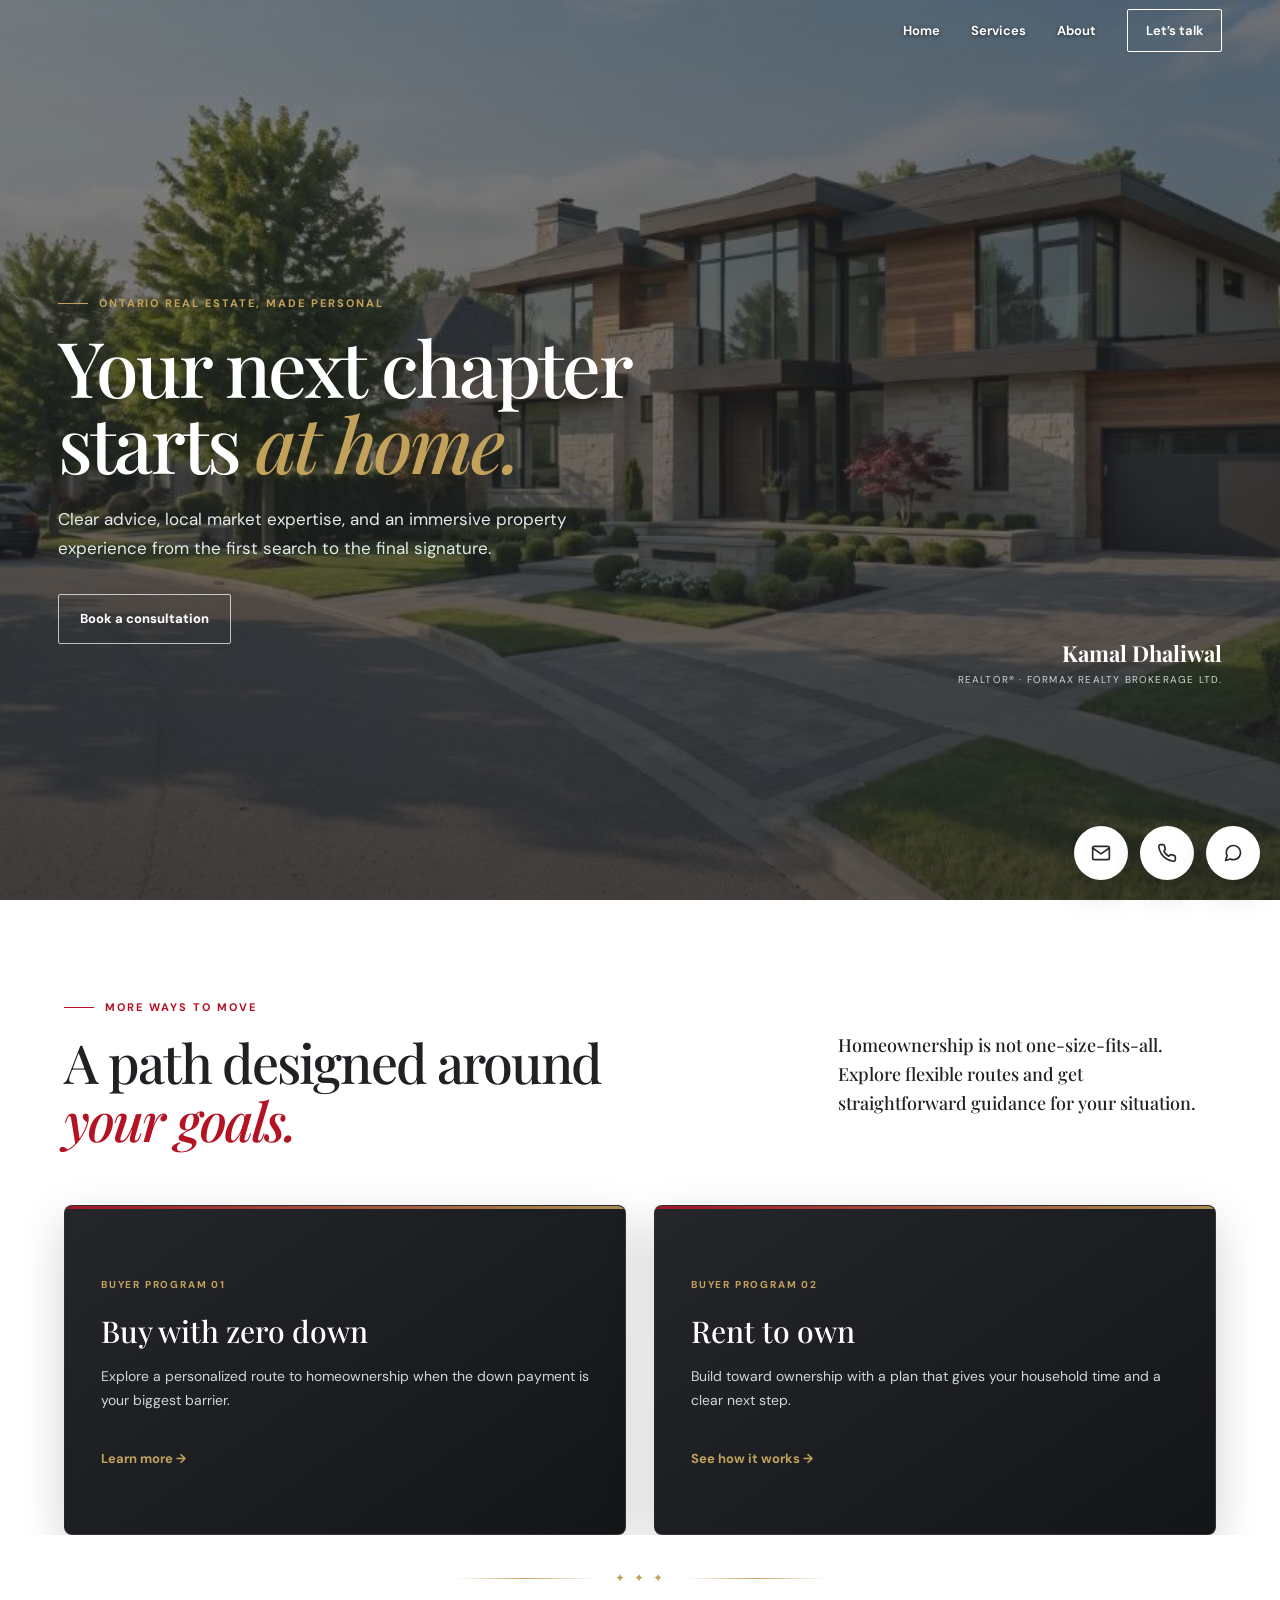
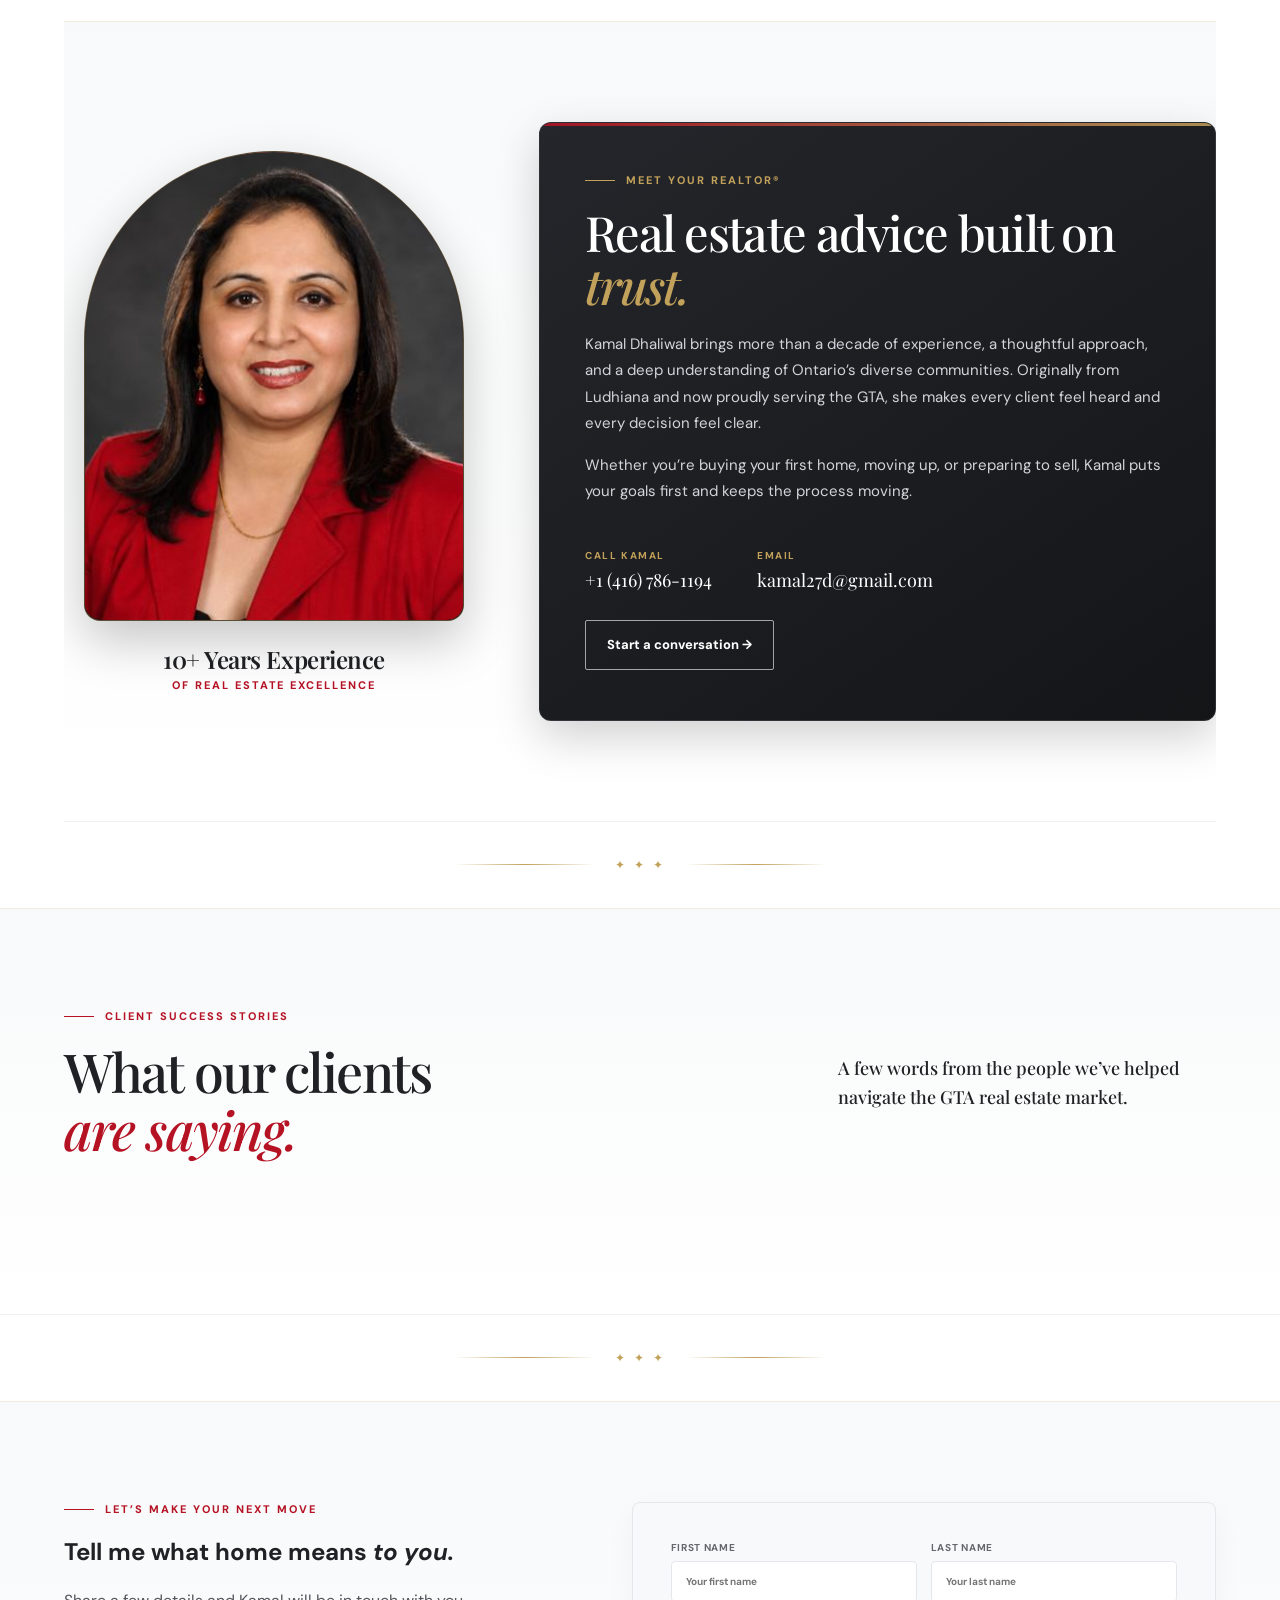
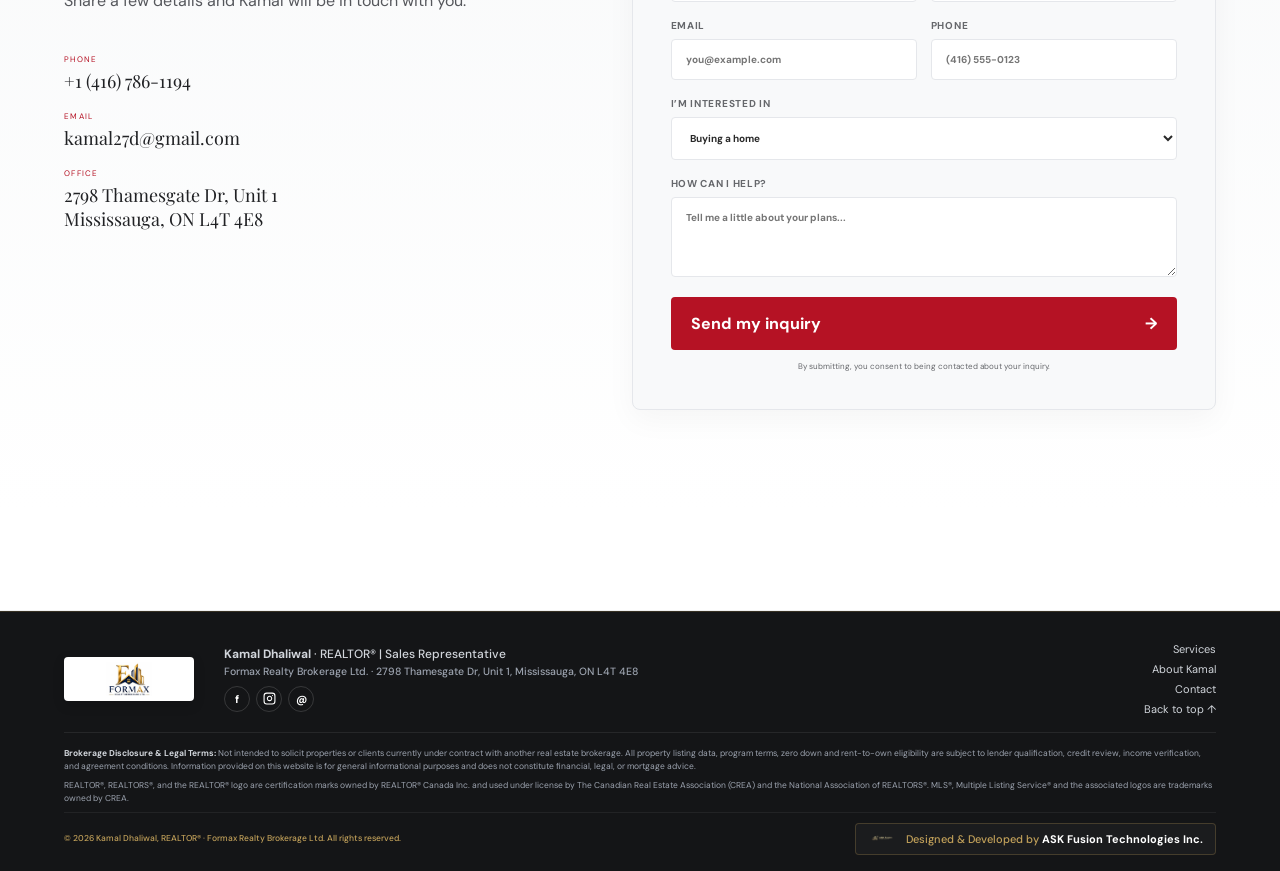
==== index.html @ 9e348ec7 "Add official ASK Fusion Technologies Inc. logo and creator credit link to footers across all site pa" ====
<!doctype html>
<html lang="en">
<head>
  <meta charset="UTF-8" />
  <meta name="viewport" content="width=device-width, initial-scale=1.0" />
  <meta name="description" content="Find homes for sale across the GTA with Kamal Dhaliwal, REALTOR®. Personalized guidance for buying, selling, zero-down options, and home valuation." />
  <title>Kamal Dhaliwal | GTA REALTOR®</title>
  <link rel="icon" href="public/assets/formax-brokerage.png" />
  <link rel="preconnect" href="https://fonts.googleapis.com" />
  <link rel="preconnect" href="https://fonts.gstatic.com" crossorigin />
  <link href="https://fonts.googleapis.com/css2?family=DM+Sans:wght@400;500;600;700&family=Playfair+Display:wght@500;600&display=swap" rel="stylesheet" />
  <link rel="preload" as="image" href="public/assets/hero-mansion.jpg" fetchpriority="high" />
  <link rel="preload" as="image" href="public/assets/kamal-portrait.jpg" fetchpriority="low" />
  <link rel="stylesheet" href="styles.css" />
</head>
<body class="transparent-header" id="top">

  <header class="header">
    <button class="menu-toggle" type="button" aria-label="Open navigation" aria-expanded="false"><span></span><span></span><span></span></button>
    <nav class="nav" aria-label="Main navigation">
      <a href="#top">Home</a>
      <a href="#services">Services</a>
      <a href="#about">About</a>
      <a class="nav-cta" href="#contact">Let’s talk</a>
    </nav>
  </header>

  <main>
    <section class="hero" id="hero" aria-labelledby="hero-title">
      <img src="public/assets/hero-mansion.jpg" alt="" class="hero-bg-img" fetchpriority="high" />
      <div class="hero-overlay"></div>
      <div class="hero-copy">
        <p class="eyebrow">Ontario real estate, made personal</p>
        <h1 id="hero-title">Your next chapter<br />starts <em>at home.</em></h1>
        <p class="hero-text">Clear advice, local market expertise, and an immersive property experience from the first search to the final signature.</p>
        <div class="hero-actions">

          <a class="button button-ghost" href="#contact">Book a consultation</a>
        </div>
        <div class="hero-signature"><strong>Kamal Dhaliwal</strong><span>REALTOR® · Formax Realty Brokerage Ltd.</span></div>
      </div>
    </section>



    <section class="programs-section" id="services">
      <div class="programs-inner">
        <div class="section-heading"><div><p class="eyebrow dark">More ways to move</p><h2>A path designed around<br /><em>your goals.</em></h2></div><p>Homeownership is not one-size-fits-all. Explore flexible routes and get straightforward guidance for your situation.</p></div>
        <div class="program-grid">
          <a class="program-card" href="zero-down/index.html">
            <div><span>Buyer program 01</span><h3>Buy with zero down</h3><p>Explore a personalized route to homeownership when the down payment is your biggest barrier.</p><b>Learn more →</b></div>
          </a>
          <a class="program-card" href="rent-to-own/index.html">
            <div><span>Buyer program 02</span><h3>Rent to own</h3><p>Build toward ownership with a plan that gives your household time and a clear next step.</p><b>See how it works →</b></div>
          </a>
        </div>
      </div>
    <div class="section-divider" aria-hidden="true">
      <span>✦ ✦ ✦</span>
    </div>

    <section class="about section" id="about">
      <div class="about-container">
        <div class="about-photo-wrapper">
          <div class="portrait-frame">
            <img src="public/assets/kamal-studio-photo.jpg" alt="Kamal Dhaliwal - GTA REALTOR®" class="about-portrait" />
          </div>
          <div class="experience-under">
            <strong>10+ Years Experience</strong>
            <span>of Real Estate Excellence</span>
          </div>
        </div>
        <div class="about-copy">
          <p class="eyebrow">Meet your REALTOR®</p>
          <h2>Real estate advice built on <em>trust.</em></h2>
          <p>Kamal Dhaliwal brings more than a decade of experience, a thoughtful approach, and a deep understanding of Ontario’s diverse communities. Originally from Ludhiana and now proudly serving the GTA, she makes every client feel heard and every decision feel clear.</p>
          <p>Whether you’re buying your first home, moving up, or preparing to sell, Kamal puts your goals first and keeps the process moving.</p>
          <div class="about-contact">
            <a href="tel:+14167861194"><small>Call Kamal</small>+1 (416) 786-1194</a>
            <a href="mailto:kamal27d@gmail.com"><small>Email</small>kamal27d@gmail.com</a>
          </div>
          <a class="button button-outline" href="#contact">Start a conversation →</a>
        </div>
      </div>
    </section>

    <div class="section-divider" aria-hidden="true">
      <span>✦ ✦ ✦</span>
    </div>

    <section class="testimonials-section" id="reviews">
      <div class="testimonials-inner">
        <div class="section-heading">
          <div><p class="eyebrow dark">Client Success Stories</p><h2>What our clients<br /><em>are saying.</em></h2></div>
          <p>A few words from the people we’ve helped navigate the GTA real estate market.</p>
        </div>
        
        <div style="margin-top: 50px;">
          <!-- Elfsight Google Reviews | Untitled Google Reviews -->
          <script src="https://elfsightcdn.com/platform.js" async></script>
          <div class="elfsight-app-6a2f3bb6-caa6-4101-aa87-8294c9c281fe" data-elfsight-app-lazy></div>
        </div>
      </div>
    </section>

    <div class="section-divider" aria-hidden="true">
      <span>✦ ✦ ✦</span>
    </div>

    <section class="contact-section" id="contact">
      <div class="contact-inner">
        <div class="contact-copy"><p class="eyebrow dark">Let’s make your next move</p><h2>Tell me what home means <em>to you.</em></h2><p>Share a few details and Kamal will be in touch with you.</p><div class="contact-details"><a href="tel:+14167861194"><span>Phone</span>+1 (416) 786-1194</a><a href="mailto:kamal27d@gmail.com"><span>Email</span>kamal27d@gmail.com</a><p><span>Office</span>2798 Thamesgate Dr, Unit 1<br />Mississauga, ON L4T 4E8</p></div></div>
        <form class="contact-form" action="mailto:kamal27d@gmail.com" method="post" enctype="text/plain"><div class="field-row"><label>First name<input name="First name" required placeholder="Your first name" /></label><label>Last name<input name="Last name" required placeholder="Your last name" /></label></div><div class="field-row"><label>Email<input type="email" name="Email" required placeholder="you@example.com" /></label><label>Phone<input type="tel" name="Phone" placeholder="(416) 555-0123" /></label></div><label>I’m interested in<select name="Interest"><option>Buying a home</option><option>Selling my property</option><option>Zero down options</option><option>Rent to own</option><option>Home evaluation</option></select></label><label>How can I help?<textarea name="Message" rows="4" placeholder="Tell me a little about your plans..."></textarea></label><button type="submit">Send my inquiry <span>→</span></button><small>By submitting, you consent to being contacted about your inquiry.</small></form>
      </div>
    </section>
  </main>

    <footer class="footer">
      <div class="footer-main">
        <a href="#top" aria-label="Formax Realty Brokerage Ltd.">
          <img src="public/assets/formax-brokerage.png" alt="Formax Realty Brokerage Ltd." />
        </a>
        <div>
          <p><strong>Kamal Dhaliwal</strong> · REALTOR® | Sales Representative</p>
          <p class="footer-address">Formax Realty Brokerage Ltd. · 2798 Thamesgate Dr, Unit 1, Mississauga, ON L4T 4E8</p>
          <div class="socials">
            <a href="https://www.facebook.com/Kamal-Dhaliwal-104444168527625" target="_blank" rel="noopener" aria-label="Facebook">f</a>
            <a href="https://www.instagram.com/dhaliwalk/" target="_blank" rel="noopener" aria-label="Instagram">
              <svg width="13" height="13" viewBox="0 0 24 24" fill="none" stroke="currentColor" stroke-width="2" stroke-linecap="round" stroke-linejoin="round"><rect x="2" y="2" width="20" height="20" rx="5" ry="5"></rect><path d="M16 11.37A4 4 0 1 1 12.63 8 4 4 0 0 1 16 11.37z"></path><line x1="17.5" y1="6.5" x2="17.51" y2="6.5"></line></svg>
            </a>
            <a href="mailto:kamal27d@gmail.com" aria-label="Email">@</a>
          </div>
        </div>
        <nav aria-label="Footer navigation">
          <a href="#services">Services</a>
          <a href="#about">About Kamal</a>
          <a href="#contact">Contact</a>
          <a href="#top">Back to top ↑</a>
        </nav>
      </div>
      <div class="footer-legal">
        <p class="disclaimer"><strong>Brokerage Disclosure &amp; Legal Terms:</strong> Not intended to solicit properties or clients currently under contract with another real estate brokerage. All property listing data, program terms, zero down and rent-to-own eligibility are subject to lender qualification, credit review, income verification, and agreement conditions. Information provided on this website is for general informational purposes and does not constitute financial, legal, or mortgage advice.</p>
        <p class="trademarks">REALTOR®, REALTORS®, and the REALTOR® logo are certification marks owned by REALTOR® Canada Inc. and used under license by The Canadian Real Estate Association (CREA) and the National Association of REALTORS®. MLS®, Multiple Listing Service® and the associated logos are trademarks owned by CREA.</p>
        <div class="footer-bottom">
          <span>© <span id="year"></span> Kamal Dhaliwal, REALTOR® · Formax Realty Brokerage Ltd. All rights reserved.</span>
          <a class="creator-credit" href="https://business-portfolio-tawny.vercel.app/#work" target="_blank" rel="noopener noreferrer">
            <img src="public/assets/ask-fusion-logo.png" alt="ASK Fusion Technologies Inc." />
            <span>Designed &amp; Developed by <strong>ASK Fusion Technologies Inc.</strong></span>
          </a>
        </div>
      </div>
    </footer>

  <div class="floating-actions">
    <a class="action-icon" href="mailto:kamal27d@gmail.com" aria-label="Email Kamal">
      <svg width="20" height="20" viewBox="0 0 24 24" fill="none" stroke="currentColor" stroke-width="2" stroke-linecap="round" stroke-linejoin="round"><path d="M4 4h16c1.1 0 2 .9 2 2v12c0 1.1-.9 2-2 2H4c-1.1 0-2-.9-2-2V6c0-1.1.9-2 2-2z"></path><polyline points="22,6 12,13 2,6"></polyline></svg>
    </a>
    <a class="action-icon" href="tel:+14167861194" aria-label="Call Kamal">
      <svg width="20" height="20" viewBox="0 0 24 24" fill="none" stroke="currentColor" stroke-width="2" stroke-linecap="round" stroke-linejoin="round"><path d="M22 16.92v3a2 2 0 0 1-2.18 2 19.79 19.79 0 0 1-8.63-3.07 19.5 19.5 0 0 1-6-6 19.79 19.79 0 0 1-3.07-8.67A2 2 0 0 1 4.11 2h3a2 2 0 0 1 2 1.72 12.84 12.84 0 0 0 .7 2.81 2 2 0 0 1-.45 2.11L8.09 9.91a16 16 0 0 0 6 6l1.27-1.27a2 2 0 0 1 2.11-.45 12.84 12.84 0 0 0 2.81.7A2 2 0 0 1 22 16.92z"></path></svg>
    </a>
    <a class="action-icon" href="https://wa.me/14167861194" target="_blank" rel="noreferrer" aria-label="Message Kamal on WhatsApp">
      <svg width="20" height="20" viewBox="0 0 24 24" fill="none" stroke="currentColor" stroke-width="2" stroke-linecap="round" stroke-linejoin="round"><path d="M21 11.5a8.38 8.38 0 0 1-.9 3.8 8.5 8.5 0 0 1-7.6 4.7 8.38 8.38 0 0 1-3.8-.9L3 21l1.9-5.7a8.38 8.38 0 0 1-.9-3.8 8.5 8.5 0 0 1 4.7-7.6 8.38 8.38 0 0 1 3.8-.9h.5a8.48 8.48 0 0 1 8 8v.5z"></path></svg>
    </a>
  </div>
  <script src="script.js"></script>
</body>
</html>
---- styles.css ----
:root{--ink:#292929;--navy:#00205b;--burgundy:#741622;--green:#741622;--deep:#202124;--cream:#f8f5f1;--paper:#f8f5f1;--red:#b51224;--gold:#c2a15a;--muted:#65676b;--line:#d8d2cb;--shadow:0 24px 70px rgba(32,33,36,.12)}
*{box-sizing:border-box}html{scroll-behavior:smooth;background:#fff}body{margin:0;background:#fff;color:var(--ink);font-family:"DM Sans",Arial,sans-serif}a{color:inherit;text-decoration:none}img{display:block;max-width:100%}button,input,select,textarea{font:inherit}.sr-only{position:absolute;width:1px;height:1px;padding:0;margin:-1px;overflow:hidden;clip:rect(0,0,0,0);white-space:nowrap;border:0}
.header{height:60px;padding:0 4.5vw;display:flex;align-items:center;justify-content:flex-end;background:transparent;position:sticky;top:0;z-index:30;transition:all 0.3s ease}.header.scrolled{background:#ffffff!important;box-shadow:0 4px 25px rgba(0,0,0,0.08);border-bottom:1px solid #E5E7EB}.header.scrolled .nav{color:#202124;text-shadow:none}.header.scrolled .nav-cta{border-color:#202124;color:#202124}.header.scrolled .nav-cta:hover{background:#202124;color:#fff}.logo{display:flex;align-items:center;transition:all 0.3s ease}.logo img{width:160px;height:55px;object-fit:contain;transition:all 0.3s ease}.nav{display:flex;align-items:center;gap:31px;font-size:13px;font-weight:650;transition:all 0.3s ease;text-shadow:0 1px 4px rgba(0,0,0,0.6)}.nav>a:not(.nav-cta):hover{color:var(--red)}.nav-cta{padding:12px 18px;background:transparent;color:#fff;border:1px solid #fff;border-radius:2px;text-shadow:none;transition:0.2s}.nav-cta:hover{background:#fff;color:var(--ink)}.menu-toggle{display:none;background:none;border:0;padding:10px}.menu-toggle span{display:block;width:25px;height:2px;background:var(--cream);margin:5px;transition:all 0.3s ease}
.transparent-header .header{background:transparent;border-bottom-color:transparent;box-shadow:none}
.transparent-header .nav{color:#fff}
.transparent-header .nav>a:not(.nav-cta):hover{color:#fff;opacity:0.8}
.transparent-header .menu-toggle span{background:#fff}
.hero{position:relative;min-height:100vh;display:flex;align-items:center;margin-top:-60px;padding-top:60px;overflow:hidden}.hero-bg-img{position:absolute;top:0;left:0;width:100%;height:100%;object-fit:cover;object-position:center 85%;z-index:0;pointer-events:none}.hero-overlay{position:absolute;top:0;left:0;width:100%;height:100%;background:linear-gradient(180deg,rgba(24,25,27,0.5) 0%,rgba(32,33,36,0.75) 100%);z-index:1}.hero-copy{width:min(1180px,91vw);margin:auto;position:relative;z-index:2;color:#fff;padding-bottom:20px;pointer-events:auto}.eyebrow{margin:0 0 19px;color:var(--gold);text-transform:uppercase;font-size:11px;font-weight:750;letter-spacing:.18em}.eyebrow:before{content:"";display:inline-block;width:30px;height:1px;background:currentColor;margin:0 11px 3px 0}.eyebrow.dark{color:var(--red)}.hero h1,.section-heading h2,.section-title-row h2,.about h2,.tool-card h2,.contact h2{font-family:"Playfair Display",Georgia,serif;font-weight:500;letter-spacing:-.035em}.hero h1{max-width:720px;margin:0;font-size:clamp(55px,6vw,88px);line-height:.98}.hero h1 em,.section-heading em,.about h2 em,.contact h2 em{color:var(--gold);font-weight:500}.hero-text{max-width:570px;margin:25px 0 31px;color:#e3ebe8;font-size:17px;line-height:1.7}.hero-actions{display:flex;align-items:center;gap:15px}.button{display:inline-flex;align-items:center;justify-content:center;gap:28px;min-height:50px;padding:0 21px;font-size:13px;font-weight:750;border-radius:2px;transition:.2s}.button-red{background:var(--red);color:white}.button-red:hover{background:var(--burgundy);transform:translateY(-2px)}.button-ghost{border:1px solid rgba(255,255,255,.7);color:#fff}.button-ghost:hover{background:#fff;color:var(--ink)}.hero-signature{position:absolute;right:0;bottom:-22px;text-align:right}.hero-signature strong,.hero-signature span{display:block}.hero-signature strong{font-family:"Playfair Display",Georgia,serif;font-size:22px}.hero-signature span{margin-top:5px;color:#cbd8d5;font-size:10px;letter-spacing:.12em;text-transform:uppercase}
.property-search{width:min(1120px,91vw);min-height:108px;margin:-54px auto 0;position:relative;z-index:5;display:grid;grid-template-columns:260px 1fr 190px;align-items:stretch;background:var(--cream);box-shadow:var(--shadow)}.search-label{padding:25px 31px;background:var(--deep);color:white;display:flex;flex-direction:column;justify-content:center;text-transform:uppercase}.search-label span{font-size:10px;color:var(--muted);letter-spacing:.16em}.search-label strong{font-family:"Playfair Display",Georgia,serif;font-size:22px;font-weight:500}.search-field{display:flex;align-items:center;padding:0 30px}.search-field input{width:100%;height:52px;border:0;border-bottom:1px solid var(--line);outline:0;color:var(--ink);background:transparent}.search-field input:focus{border-color:var(--red)}.property-search button{border:0;background:var(--red);color:#fff;font-weight:750;cursor:pointer;transition:all 0.2s}.property-search button:hover{background:var(--burgundy)}.property-search button span{margin-left:18px}
.section{width:min(1180px,90vw);margin:0 auto;padding:115px 0}.section-heading{display:grid;grid-template-columns:1.25fr .7fr;gap:100px;align-items:end;margin-bottom:56px}.section-heading h2,.section-title-row h2{margin:0;font-size:clamp(40px,4.2vw,60px);line-height:1.08;color:#202124}.section-heading h2 em,.section-title-row h2 em{color:var(--red)}.section-heading>p,.section-title-row>p{margin:0;color:#55575C;font-size:15px;line-height:1.75}.programs-section{width:100%;padding:100px 0;background:#ffffff;color:#202124;position:relative;z-index:2;border-bottom:1px solid #F0F0F0}.programs-inner{width:min(1180px,90vw);margin:0 auto}.programs-section .section-heading{align-items:center}.programs-section .section-heading h2{color:#202124}.programs-section .section-heading h2 em{color:var(--red)}.programs-section .section-heading>p{color:#202124;font-family:"Playfair Display",Georgia,serif;font-size:18px;font-weight:500;line-height:1.6}.program-grid{display:grid;grid-template-columns:1fr 1fr;gap:28px}.program-card{display:flex;flex-direction:column;justify-content:center;min-height:330px;background:linear-gradient(145deg,#24262b 0%,#141517 100%);border:1px solid rgba(255,255,255,0.08);color:#ffffff;box-shadow:0 16px 45px rgba(0,0,0,0.18);overflow:hidden;transition:all .3s ease;border-radius:8px;position:relative}.program-card:before{content:"";position:absolute;top:0;left:0;width:100%;height:3px;background:linear-gradient(90deg,var(--red) 0%,var(--gold) 100%);opacity:.85;transition:opacity .3s ease}.program-card:hover{transform:translateY(-8px);box-shadow:0 24px 55px rgba(0,0,0,0.28);border-color:rgba(194,161,90,0.4)}.program-card:hover:before{opacity:1}.program-card>div{padding:42px 36px}.program-card span{color:var(--gold);font-size:10px;text-transform:uppercase;letter-spacing:.18em;font-weight:750}.program-card h3{margin:18px 0 13px;font-family:"Playfair Display",Georgia,serif;font-size:30px;font-weight:500;color:#ffffff}.program-card p{color:#d1d5db;font-size:14px;line-height:1.7}.program-card b{display:inline-block;margin-top:24px;color:var(--gold);font-size:13px;transition:all .2s ease}.program-card:hover b{color:#ffffff;transform:translateX(4px)}
.listings{padding-top:35px}.section-title-row{display:flex;justify-content:space-between;align-items:end;margin-bottom:43px;color:#202124}.section-title-row>a{color:var(--red);font-size:12px;font-weight:750;border-bottom:1px solid #efb3b5;padding-bottom:5px}.listing-grid{display:grid;grid-template-columns:repeat(3,1fr);gap:35px 24px}.listing-card{background:#fff;border:1px solid var(--line);transition:.22s}.listing-card:hover{transform:translateY(-5px);box-shadow:0 18px 50px rgba(16,26,24,.1)}.listing-photo{height:245px;position:relative;display:block;overflow:hidden}.listing-photo img{width:100%;height:100%;object-fit:cover;transition:.45s}.listing-card:hover img{transform:scale(1.04)}.listing-photo span{position:absolute;top:15px;left:15px;background:var(--red);color:#fff;padding:7px 10px;text-transform:uppercase;font-size:8px;letter-spacing:.13em;font-weight:750}.listing-photo b{position:absolute;right:15px;bottom:15px;background:rgba(12,41,38,.94);color:#fff;padding:10px 13px;font-size:15px}.listing-info{padding:20px 21px 18px}.listing-info h3{margin:0 0 5px;font-family:"Playfair Display",Georgia,serif;font-size:20px;font-weight:500}.listing-info>p{margin:0;color:var(--muted);font-size:12px}.listing-info ul{display:flex;gap:13px;margin:17px 0 0;padding:14px 0 0;border-top:1px solid var(--line);list-style:none;color:#4f5d59;font-size:10px}.listing-info li+li:before{content:"·";margin-right:13px;color:var(--red)}
.about{padding:100px 0;color:#202124;background:linear-gradient(180deg,#F8F9FA 0%,#FFFFFF 100%);position:relative;overflow:hidden;border-top:1px solid rgba(194,161,90,0.2);border-bottom:1px solid #F0F0F0}.about-container{display:grid;grid-template-columns:minmax(300px,420px) 1fr;gap:55px;align-items:center;width:min(1180px,90vw);margin:0 auto}.about-photo-wrapper{position:relative;display:flex;flex-direction:column;align-items:center;gap:18px}.portrait-frame{width:100%;max-width:380px;height:470px;background:linear-gradient(145deg,#24262b 0%,#141517 100%);border:1px solid rgba(194,161,90,0.35);border-radius:190px 190px 16px 16px;position:relative;overflow:hidden;box-shadow:0 20px 50px rgba(0,0,0,0.22);display:flex;align-items:flex-end;justify-content:center}.portrait-frame:before{content:"";position:absolute;inset:0;background:radial-gradient(circle at 50% 35%,rgba(194,161,90,0.2) 0%,rgba(181,18,36,0.1) 60%,transparent 80%);z-index:0}.portrait-frame:after{content:"";position:absolute;top:0;left:0;width:100%;height:3px;background:linear-gradient(90deg,var(--red) 0%,var(--gold) 100%);opacity:.9}.about-portrait{width:100%;height:100%;object-fit:cover;object-position:center top;border-radius:190px 190px 16px 16px;position:relative;z-index:1}.experience-under{text-align:center;padding-top:4px}.experience-under strong{display:block;font-family:"Playfair Display",Georgia,serif;font-size:24px;font-weight:600;color:#202124;letter-spacing:-.02em}.experience-under span{display:block;margin-top:3px;font-size:11px;text-transform:uppercase;letter-spacing:.18em;color:var(--red);font-weight:750}.about-copy{padding:50px 45px;display:flex;flex-direction:column;align-items:flex-start;text-align:left;background:linear-gradient(145deg,#24262b 0%,#141517 100%);border:1px solid rgba(255,255,255,0.08);box-shadow:0 16px 45px rgba(0,0,0,0.18);border-radius:12px;margin:0;position:relative;overflow:hidden}.about-copy:before{content:"";position:absolute;top:0;left:0;width:100%;height:3px;background:linear-gradient(90deg,var(--red) 0%,var(--gold) 100%);opacity:.85}.about-copy .eyebrow{color:var(--gold)}.about h2{margin:0 0 20px;font-size:clamp(36px,3.8vw,54px);line-height:1.08;text-align:left;color:#ffffff}.about h2 em{color:var(--gold)}.about-copy>p:not(.eyebrow){margin:0 0 16px;color:#d1d5db;line-height:1.75;font-size:15px;text-align:left}.about-contact{display:flex;justify-content:flex-start;gap:45px;margin:28px 0}.about-contact a{font-family:"Playfair Display",Georgia,serif;font-size:18px;color:#ffffff}.about-contact small{display:block;margin-bottom:6px;color:var(--gold);font-family:"DM Sans",Arial,sans-serif;font-size:10px;text-transform:uppercase;letter-spacing:.16em;font-weight:700}.button-outline{border:1px solid rgba(255,255,255,0.6);color:#ffffff}.button-outline:hover{background:#ffffff;color:var(--ink)}
.section-divider{display:flex;align-items:center;justify-content:center;gap:20px;padding:35px 0;background:#ffffff;position:relative;z-index:3}.section-divider:before,.section-divider:after{content:"";height:1px;width:140px;background:linear-gradient(90deg,transparent,var(--gold),transparent)}.section-divider span{color:var(--gold);font-size:12px;letter-spacing:.25em}
.testimonials-section{width:100%;padding:100px 0;background:linear-gradient(180deg,#F8F9FA 0%,#FFFFFF 100%);color:#202124;position:relative;z-index:2;border-top:1px solid rgba(194,161,90,0.2);border-bottom:1px solid #F0F0F0}.testimonials-inner{width:min(1180px,90vw);margin:0 auto}.testimonials-section .section-heading{align-items:center}.testimonials-section .section-heading h2{color:#202124}.testimonials-section .section-heading h2 em{color:var(--red)}.testimonials-section .section-heading>p{color:#202124;font-family:"Playfair Display",Georgia,serif;font-size:18px;font-weight:500;line-height:1.6}
.tools{display:grid;grid-template-columns:1fr 1fr}.tool-card{min-height:510px;padding:65px;display:flex;align-items:end;position:relative;background-position:center;background-size:cover;color:#fff}.tool-card:before{content:"";position:absolute;inset:0;background:linear-gradient(0deg,rgba(32,33,36,.94),rgba(32,33,36,.24))}.tool-card>div{position:relative;z-index:1;max-width:540px}.tool-card.dream{background-image:url("public/assets/dream-home.jpg")}.tool-card.worth{background-image:url("public/assets/home-worth.jpg")}.tool-card h2{margin:0 0 15px;font-size:44px;line-height:1.08}.tool-card p:not(.eyebrow){color:var(--cream);font-size:14px;line-height:1.7}.quick-search{height:53px;display:grid;grid-template-columns:1fr auto;margin-top:25px;background:var(--cream)}.quick-search input{border:0;padding:0 17px;outline:0;min-width:0;background:transparent}.quick-search button{border:0;padding:0 22px;background:var(--red);color:#fff;font-weight:750;cursor:pointer;transition:0.2s}.quick-search button:hover{background:var(--burgundy)}.tool-card .button{margin-top:17px}
.contact-section{width:100%;padding:100px 0;background:linear-gradient(180deg,#F8F9FA 0%,#FFFFFF 100%);color:#202124;position:relative;z-index:2;border-top:1px solid rgba(194,161,90,0.2)}.contact-inner{width:min(1180px,90vw);margin:0 auto;display:grid;grid-template-columns:.8fr 1fr;gap:100px}.contact h2{margin:0 0 22px;font-size:clamp(45px,4.5vw,65px);line-height:1.06;color:#202124}.contact h2 em{color:var(--red)}.contact-copy>p:not(.eyebrow){color:#55575C;line-height:1.7}.contact-details{margin-top:40px;display:grid;gap:18px}.contact-details a,.contact-details p{margin:0;font-family:"Playfair Display",Georgia,serif;font-size:18px;color:#202124}.contact-details span{display:block;margin-bottom:5px;color:var(--red);font-family:"DM Sans",Arial,sans-serif;font-size:8px;text-transform:uppercase;letter-spacing:.16em}.contact-form{padding:38px;background:#F8F9FA;border:1px solid #E5E7EB;color:var(--ink);box-shadow:0 10px 30px rgba(0,0,0,0.04);border-radius:8px}.field-row{display:grid;grid-template-columns:1fr 1fr;gap:14px}.contact-form label{display:block;margin-bottom:17px;color:var(--muted);font-size:10px;font-weight:700;text-transform:uppercase;letter-spacing:.07em}.contact-form input,.contact-form select,.contact-form textarea{width:100%;margin-top:7px;padding:13px 14px;background:#fff;border:1px solid #E5E7EB;outline:0;color:var(--ink);text-transform:none;border-radius:4px}.contact-form input:focus,.contact-form select:focus,.contact-form textarea:focus{border-color:var(--red);box-shadow:0 0 0 3px rgba(181,18,36,.08)}.contact-form button{width:100%;padding:16px 20px;display:flex;justify-content:space-between;border:0;background:var(--red);color:#fff;font-weight:750;cursor:pointer;transition:all 0.2s;border-radius:4px}.contact-form button:hover{background:var(--burgundy)}.contact-form>small{display:block;margin-top:11px;color:var(--muted);text-align:center;font-size:8px}
footer,.footer{padding:30px 5vw 16px;background:#141517;color:#ffffff;border-top:1px solid rgba(194,161,90,0.2)}.footer-main{max-width:1180px;margin:0 auto;display:grid;grid-template-columns:auto 1fr auto;gap:30px;align-items:center;padding-bottom:16px;border-bottom:1px solid rgba(255,255,255,.08)}.footer-main img{width:130px;height:auto;max-height:44px;object-fit:contain;background:#ffffff;padding:5px 10px;border-radius:4px;box-shadow:0 4px 12px rgba(0,0,0,.15)}.footer-main p{margin:0 0 3px;color:#d1d5db;font-size:12px;font-weight:500}.footer-address{color:#9ca3af!important;font-size:10.5px!important}.socials{display:flex;gap:6px;margin-top:8px}.socials a{width:26px;height:26px;display:grid;place-items:center;border:1px solid rgba(255,255,255,.15);border-radius:50%;font-weight:700;color:#ffffff;font-size:11px;transition:0.2s}.socials a:hover{background:var(--red);border-color:var(--red);color:#fff}.footer-main nav{display:flex;flex-direction:column;gap:6px;color:#d1d5db;font-size:11px;text-align:right}.footer-main nav a:hover{color:var(--gold)}.footer-legal{max-width:1180px;margin:14px auto 0;display:flex;flex-direction:column;gap:6px}.footer-legal .disclaimer,.footer-legal .trademarks{margin:0;color:#9ca3af;font-size:8.5px;line-height:1.55}.footer-legal strong{color:#d1d5db}.footer-bottom{padding-top:10px;border-top:1px solid rgba(255,255,255,.06);display:flex;justify-content:space-between;align-items:center;flex-wrap:wrap;gap:15px;color:var(--gold);font-size:8.5px;font-weight:500}.creator-credit{display:inline-flex;align-items:center;gap:8px;color:var(--gold);text-decoration:none;font-size:11px;transition:opacity 0.2s,border-color 0.2s;padding:5px 12px;border-radius:4px;background:rgba(255,255,255,0.03);border:1px solid rgba(194,161,90,0.25)}.creator-credit:hover{opacity:0.95;border-color:var(--gold);background:rgba(194,161,90,0.08)}.creator-credit img{height:20px;width:auto;object-fit:contain}.creator-credit strong{color:#ffffff;font-weight:700}.floating-actions{position:fixed;z-index:25;right:20px;bottom:20px;display:flex;align-items:center;gap:12px}.action-icon{width:54px;height:54px;display:flex;align-items:center;justify-content:center;background:#fff;color:var(--ink);border-radius:50%;box-shadow:0 10px 35px rgba(0,0,0,.2);transition:all 0.2s ease}.action-icon:hover{background:var(--red);color:#fff;transform:translateY(-3px)}


/* Hide Elfsight widget title "What Our Customers Say" */
.elfsight-app-6a2f3bb6-caa6-4101-aa87-8294c9c281fe [class*="WidgetTitle"],
.elfsight-app-6a2f3bb6-caa6-4101-aa87-8294c9c281fe [class*="HeaderTitle"],
.elfsight-app-6a2f3bb6-caa6-4101-aa87-8294c9c281fe [class*="title" i],
.eapps-widget-title,
.eapps-google-reviews-header-title {
  display: none !important;
}

@media(max-width:980px){.nav{gap:17px}.nav>a:not(.nav-cta){display:none}.hero-signature{display:none}.listing-grid{grid-template-columns:repeat(2,1fr)}.section-heading{grid-template-columns:1fr;gap:20px}.contact-inner{grid-template-columns:1fr;gap:50px}.about-container{grid-template-columns:1fr;gap:40px}.about-photo-wrapper{max-width:340px;margin:0 auto}.about-copy{align-items:center;text-align:center}.about h2,.about-copy>p:not(.eyebrow){text-align:center}.about-contact{justify-center:center}.tools{grid-template-columns:1fr}.footer-main{grid-template-columns:1fr;gap:24px;text-align:center}.footer-main img{margin:0 auto}.footer-main nav{text-align:center;flex-direction:row;justify-content:center;flex-wrap:wrap;gap:15px}.footer-bottom{flex-direction:column;align-items:center;text-align:center;gap:8px}}
@media(max-width:700px){html,body{overflow-x:hidden}.header{height:60px;padding:0 20px;justify-content:flex-end}.logo img{width:135px}.menu-toggle{display:block}.nav{position:absolute;left:0;right:0;top:60px;padding:23px;display:none;flex-direction:column;align-items:stretch;background:#ffffff!important;border-top:1px solid var(--line);box-shadow:0 18px 30px rgba(0,0,0,.15);text-shadow:none!important;color:#202124!important}.nav.open{display:flex}.nav>a:not(.nav-cta){display:block;color:#202124!important;text-shadow:none!important;font-size:15px;padding:8px 0}.nav-cta{text-align:center;color:#202124!important;border-color:#202124!important;margin-top:10px}.nav-cta:hover{background:var(--red)!important;color:#fff!important;border-color:var(--red)!important}.hero{min-height:100vh;margin-top:-60px;padding-top:80px;background-attachment:scroll!important}.hero-copy{padding-bottom:50px;width:calc(100% - 32px)}.hero h1{font-size:clamp(36px,8.5vw,56px);line-height:1.05}.hero-text{font-size:15px;margin:18px 0 24px}.hero-actions{align-items:stretch;flex-direction:column;gap:12px}.button{width:100%}.property-search{margin:0;width:100%;grid-template-columns:1fr}.search-label{display:none}.search-field{padding:18px 20px 8px}.property-search button{height:55px}.section{padding:65px 0}.program-grid,.listing-grid{grid-template-columns:1fr;gap:20px}.program-card>div{padding:30px 24px}.section-title-row{align-items:flex-start;flex-direction:column;gap:21px}.listing-photo{height:230px}.about-photo{min-height:470px}.portrait-frame{width:min(260px,72vw)!important;max-width:min(260px,72vw)!important;height:calc(min(260px,72vw) * 1.25)!important;border-radius:130px 130px 12px 12px!important;margin:0 auto!important}.about-portrait{border-radius:130px 130px 12px 12px!important}.about-photo-wrapper{max-width:100%!important}.about-copy{padding:35px 22px}.about-contact{flex-direction:column;align-items:center;gap:18px}.tool-card{min-height:440px;padding:35px 20px}.tool-card h2{font-size:34px}.contact-form{padding:25px 18px}.field-row{grid-template-columns:1fr;gap:0}.footer{padding:25px 20px 16px}.footer-legal{text-align:center}.floating-actions{right:14px;bottom:14px;gap:8px}.action-icon{width:46px;height:46px}}
@media(prefers-reduced-motion:reduce){html{scroll-behavior:auto}*{transition:none!important}}
@media(max-width:1024px){.hero{background-position:center bottom,center bottom!important;background-size:cover,cover!important}}
@media(orientation:landscape) and (max-width:1024px){.hero{background-position:center bottom,center bottom!important;background-size:cover,cover!important;min-height:100vh!important}}
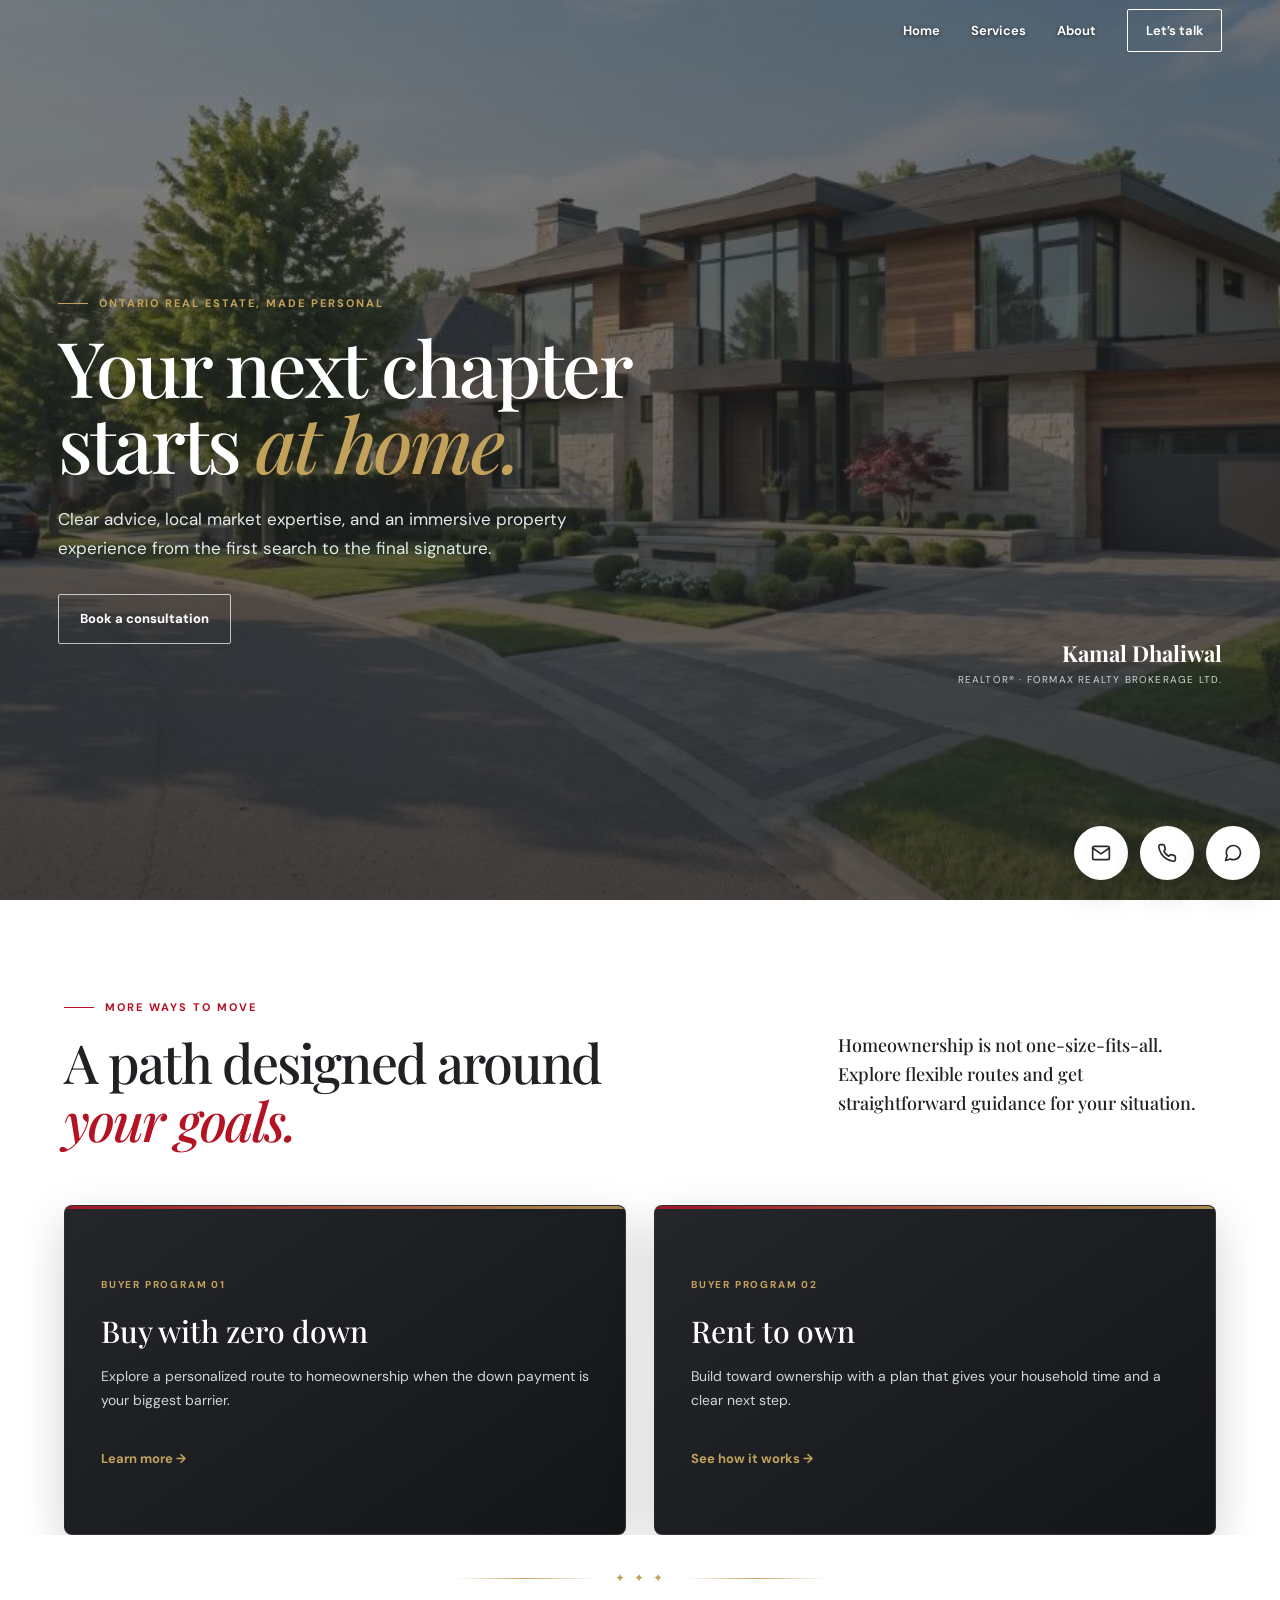
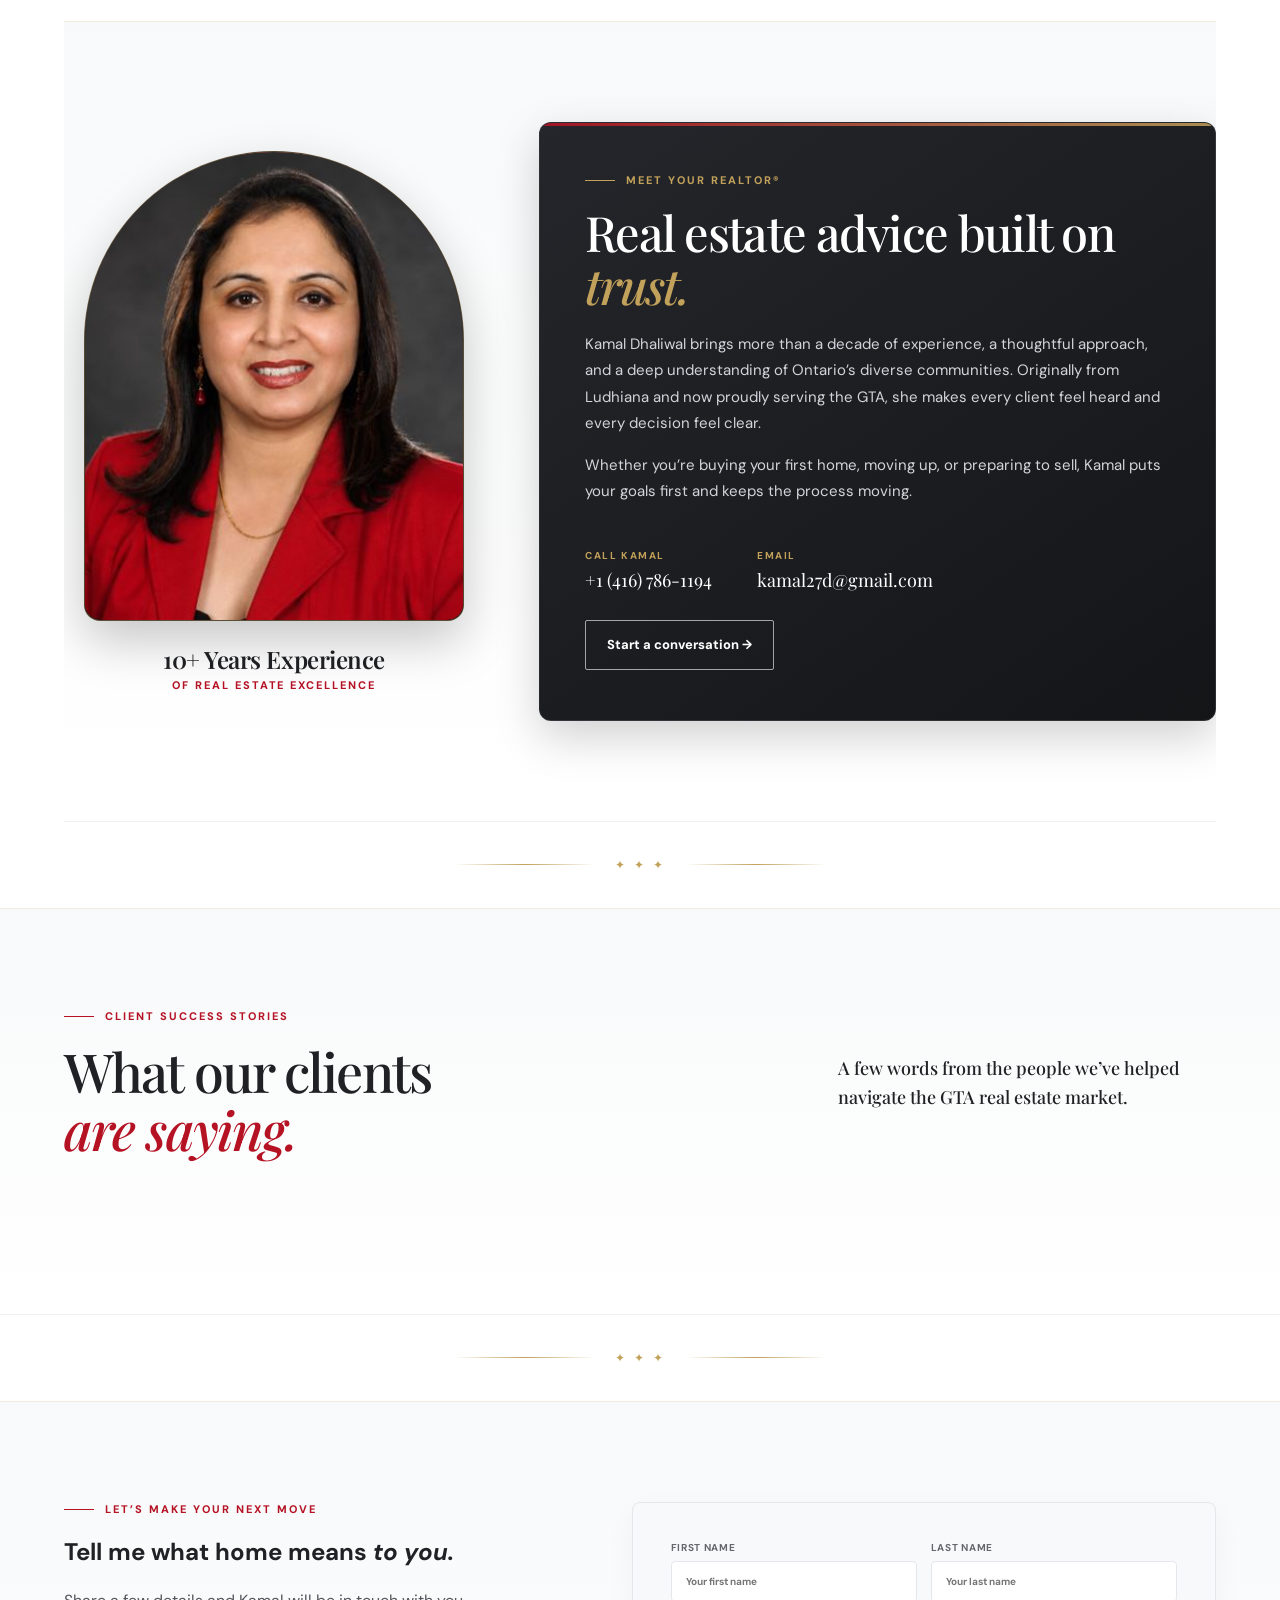
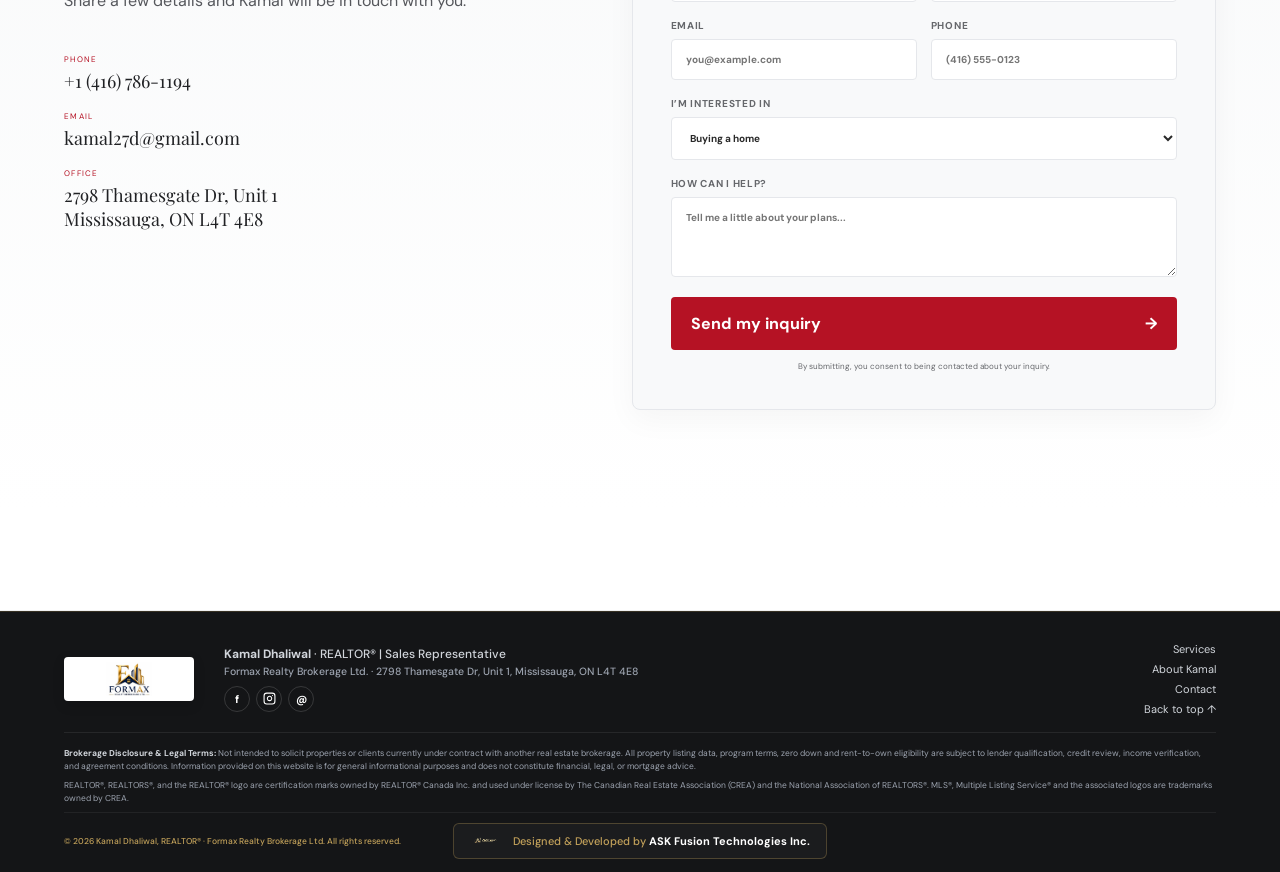
==== commit 17edeff1: "Update browser tab favicons to KD logo and titles to Best REALTOR in GTA across all pages" ====
--- a/index.html
+++ b/index.html
@@ -4,8 +4,8 @@
   <meta charset="UTF-8" />
   <meta name="viewport" content="width=device-width, initial-scale=1.0" />
   <meta name="description" content="Find homes for sale across the GTA with Kamal Dhaliwal, REALTOR®. Personalized guidance for buying, selling, zero-down options, and home valuation." />
-  <title>Kamal Dhaliwal | GTA REALTOR®</title>
-  <link rel="icon" href="public/assets/formax-brokerage.png" />
+  <title>Best REALTOR® in the GTA | Kamal Dhaliwal</title>
+  <link rel="icon" href="public/assets/kamal-logo.jpg" />
   <link rel="preconnect" href="https://fonts.googleapis.com" />
   <link rel="preconnect" href="https://fonts.gstatic.com" crossorigin />
   <link href="https://fonts.googleapis.com/css2?family=DM+Sans:wght@400;500;600;700&family=Playfair+Display:wght@500;600&display=swap" rel="stylesheet" />
--- a/styles.css
+++ b/styles.css
@@ -14,7 +14,7 @@
 .testimonials-section{width:100%;padding:100px 0;background:linear-gradient(180deg,#F8F9FA 0%,#FFFFFF 100%);color:#202124;position:relative;z-index:2;border-top:1px solid rgba(194,161,90,0.2);border-bottom:1px solid #F0F0F0}.testimonials-inner{width:min(1180px,90vw);margin:0 auto}.testimonials-section .section-heading{align-items:center}.testimonials-section .section-heading h2{color:#202124}.testimonials-section .section-heading h2 em{color:var(--red)}.testimonials-section .section-heading>p{color:#202124;font-family:"Playfair Display",Georgia,serif;font-size:18px;font-weight:500;line-height:1.6}
 .tools{display:grid;grid-template-columns:1fr 1fr}.tool-card{min-height:510px;padding:65px;display:flex;align-items:end;position:relative;background-position:center;background-size:cover;color:#fff}.tool-card:before{content:"";position:absolute;inset:0;background:linear-gradient(0deg,rgba(32,33,36,.94),rgba(32,33,36,.24))}.tool-card>div{position:relative;z-index:1;max-width:540px}.tool-card.dream{background-image:url("public/assets/dream-home.jpg")}.tool-card.worth{background-image:url("public/assets/home-worth.jpg")}.tool-card h2{margin:0 0 15px;font-size:44px;line-height:1.08}.tool-card p:not(.eyebrow){color:var(--cream);font-size:14px;line-height:1.7}.quick-search{height:53px;display:grid;grid-template-columns:1fr auto;margin-top:25px;background:var(--cream)}.quick-search input{border:0;padding:0 17px;outline:0;min-width:0;background:transparent}.quick-search button{border:0;padding:0 22px;background:var(--red);color:#fff;font-weight:750;cursor:pointer;transition:0.2s}.quick-search button:hover{background:var(--burgundy)}.tool-card .button{margin-top:17px}
 .contact-section{width:100%;padding:100px 0;background:linear-gradient(180deg,#F8F9FA 0%,#FFFFFF 100%);color:#202124;position:relative;z-index:2;border-top:1px solid rgba(194,161,90,0.2)}.contact-inner{width:min(1180px,90vw);margin:0 auto;display:grid;grid-template-columns:.8fr 1fr;gap:100px}.contact h2{margin:0 0 22px;font-size:clamp(45px,4.5vw,65px);line-height:1.06;color:#202124}.contact h2 em{color:var(--red)}.contact-copy>p:not(.eyebrow){color:#55575C;line-height:1.7}.contact-details{margin-top:40px;display:grid;gap:18px}.contact-details a,.contact-details p{margin:0;font-family:"Playfair Display",Georgia,serif;font-size:18px;color:#202124}.contact-details span{display:block;margin-bottom:5px;color:var(--red);font-family:"DM Sans",Arial,sans-serif;font-size:8px;text-transform:uppercase;letter-spacing:.16em}.contact-form{padding:38px;background:#F8F9FA;border:1px solid #E5E7EB;color:var(--ink);box-shadow:0 10px 30px rgba(0,0,0,0.04);border-radius:8px}.field-row{display:grid;grid-template-columns:1fr 1fr;gap:14px}.contact-form label{display:block;margin-bottom:17px;color:var(--muted);font-size:10px;font-weight:700;text-transform:uppercase;letter-spacing:.07em}.contact-form input,.contact-form select,.contact-form textarea{width:100%;margin-top:7px;padding:13px 14px;background:#fff;border:1px solid #E5E7EB;outline:0;color:var(--ink);text-transform:none;border-radius:4px}.contact-form input:focus,.contact-form select:focus,.contact-form textarea:focus{border-color:var(--red);box-shadow:0 0 0 3px rgba(181,18,36,.08)}.contact-form button{width:100%;padding:16px 20px;display:flex;justify-content:space-between;border:0;background:var(--red);color:#fff;font-weight:750;cursor:pointer;transition:all 0.2s;border-radius:4px}.contact-form button:hover{background:var(--burgundy)}.contact-form>small{display:block;margin-top:11px;color:var(--muted);text-align:center;font-size:8px}
-footer,.footer{padding:30px 5vw 16px;background:#141517;color:#ffffff;border-top:1px solid rgba(194,161,90,0.2)}.footer-main{max-width:1180px;margin:0 auto;display:grid;grid-template-columns:auto 1fr auto;gap:30px;align-items:center;padding-bottom:16px;border-bottom:1px solid rgba(255,255,255,.08)}.footer-main img{width:130px;height:auto;max-height:44px;object-fit:contain;background:#ffffff;padding:5px 10px;border-radius:4px;box-shadow:0 4px 12px rgba(0,0,0,.15)}.footer-main p{margin:0 0 3px;color:#d1d5db;font-size:12px;font-weight:500}.footer-address{color:#9ca3af!important;font-size:10.5px!important}.socials{display:flex;gap:6px;margin-top:8px}.socials a{width:26px;height:26px;display:grid;place-items:center;border:1px solid rgba(255,255,255,.15);border-radius:50%;font-weight:700;color:#ffffff;font-size:11px;transition:0.2s}.socials a:hover{background:var(--red);border-color:var(--red);color:#fff}.footer-main nav{display:flex;flex-direction:column;gap:6px;color:#d1d5db;font-size:11px;text-align:right}.footer-main nav a:hover{color:var(--gold)}.footer-legal{max-width:1180px;margin:14px auto 0;display:flex;flex-direction:column;gap:6px}.footer-legal .disclaimer,.footer-legal .trademarks{margin:0;color:#9ca3af;font-size:8.5px;line-height:1.55}.footer-legal strong{color:#d1d5db}.footer-bottom{padding-top:10px;border-top:1px solid rgba(255,255,255,.06);display:flex;justify-content:space-between;align-items:center;flex-wrap:wrap;gap:15px;color:var(--gold);font-size:8.5px;font-weight:500}.creator-credit{display:inline-flex;align-items:center;gap:8px;color:var(--gold);text-decoration:none;font-size:11px;transition:opacity 0.2s,border-color 0.2s;padding:5px 12px;border-radius:4px;background:rgba(255,255,255,0.03);border:1px solid rgba(194,161,90,0.25)}.creator-credit:hover{opacity:0.95;border-color:var(--gold);background:rgba(194,161,90,0.08)}.creator-credit img{height:20px;width:auto;object-fit:contain}.creator-credit strong{color:#ffffff;font-weight:700}.floating-actions{position:fixed;z-index:25;right:20px;bottom:20px;display:flex;align-items:center;gap:12px}.action-icon{width:54px;height:54px;display:flex;align-items:center;justify-content:center;background:#fff;color:var(--ink);border-radius:50%;box-shadow:0 10px 35px rgba(0,0,0,.2);transition:all 0.2s ease}.action-icon:hover{background:var(--red);color:#fff;transform:translateY(-3px)}
+footer,.footer{padding:30px 5vw 16px;background:#141517;color:#ffffff;border-top:1px solid rgba(194,161,90,0.2)}.footer-main{max-width:1180px;margin:0 auto;display:grid;grid-template-columns:auto 1fr auto;gap:30px;align-items:center;padding-bottom:16px;border-bottom:1px solid rgba(255,255,255,.08)}.footer-main img{width:130px;height:auto;max-height:44px;object-fit:contain;background:#ffffff;padding:5px 10px;border-radius:4px;box-shadow:0 4px 12px rgba(0,0,0,.15)}.footer-main p{margin:0 0 3px;color:#d1d5db;font-size:12px;font-weight:500}.footer-address{color:#9ca3af!important;font-size:10.5px!important}.socials{display:flex;gap:6px;margin-top:8px}.socials a{width:26px;height:26px;display:grid;place-items:center;border:1px solid rgba(255,255,255,.15);border-radius:50%;font-weight:700;color:#ffffff;font-size:11px;transition:0.2s}.socials a:hover{background:var(--red);border-color:var(--red);color:#fff}.footer-main nav{display:flex;flex-direction:column;gap:6px;color:#d1d5db;font-size:11px;text-align:right}.footer-main nav a:hover{color:var(--gold)}.footer-legal{max-width:1180px;margin:14px auto 0;display:flex;flex-direction:column;gap:6px}.footer-legal .disclaimer,.footer-legal .trademarks{margin:0;color:#9ca3af;font-size:8.5px;line-height:1.55}.footer-legal strong{color:#d1d5db}.footer-bottom{padding-top:14px;border-top:1px solid rgba(255,255,255,.06);display:flex;justify-content:space-between;align-items:center;position:relative;gap:15px;color:var(--gold);font-size:8.5px;font-weight:500;min-height:44px}@media(min-width:900px){.creator-credit{position:absolute;left:50%;transform:translateX(-50%)}.creator-credit:hover{transform:translateX(-50%) translateY(-1px)!important}}.creator-credit{display:inline-flex;align-items:center;gap:10px;color:var(--gold);text-decoration:none;font-size:11px;transition:all 0.2s ease;padding:6px 16px;border-radius:6px;background:rgba(255,255,255,0.03);border:1px solid rgba(194,161,90,0.3)}.creator-credit:hover{opacity:1;border-color:var(--gold);background:rgba(194,161,90,0.1);transform:translateY(-1px)}.creator-credit img{height:22px;width:auto;object-fit:contain}.creator-credit strong{color:#ffffff;font-weight:700}.floating-actions{position:fixed;z-index:25;right:20px;bottom:20px;display:flex;align-items:center;gap:12px}.action-icon{width:54px;height:54px;display:flex;align-items:center;justify-content:center;background:#fff;color:var(--ink);border-radius:50%;box-shadow:0 10px 35px rgba(0,0,0,.2);transition:all 0.2s ease}.action-icon:hover{background:var(--red);color:#fff;transform:translateY(-3px)}
 
 
 /* Hide Elfsight widget title "What Our Customers Say" */
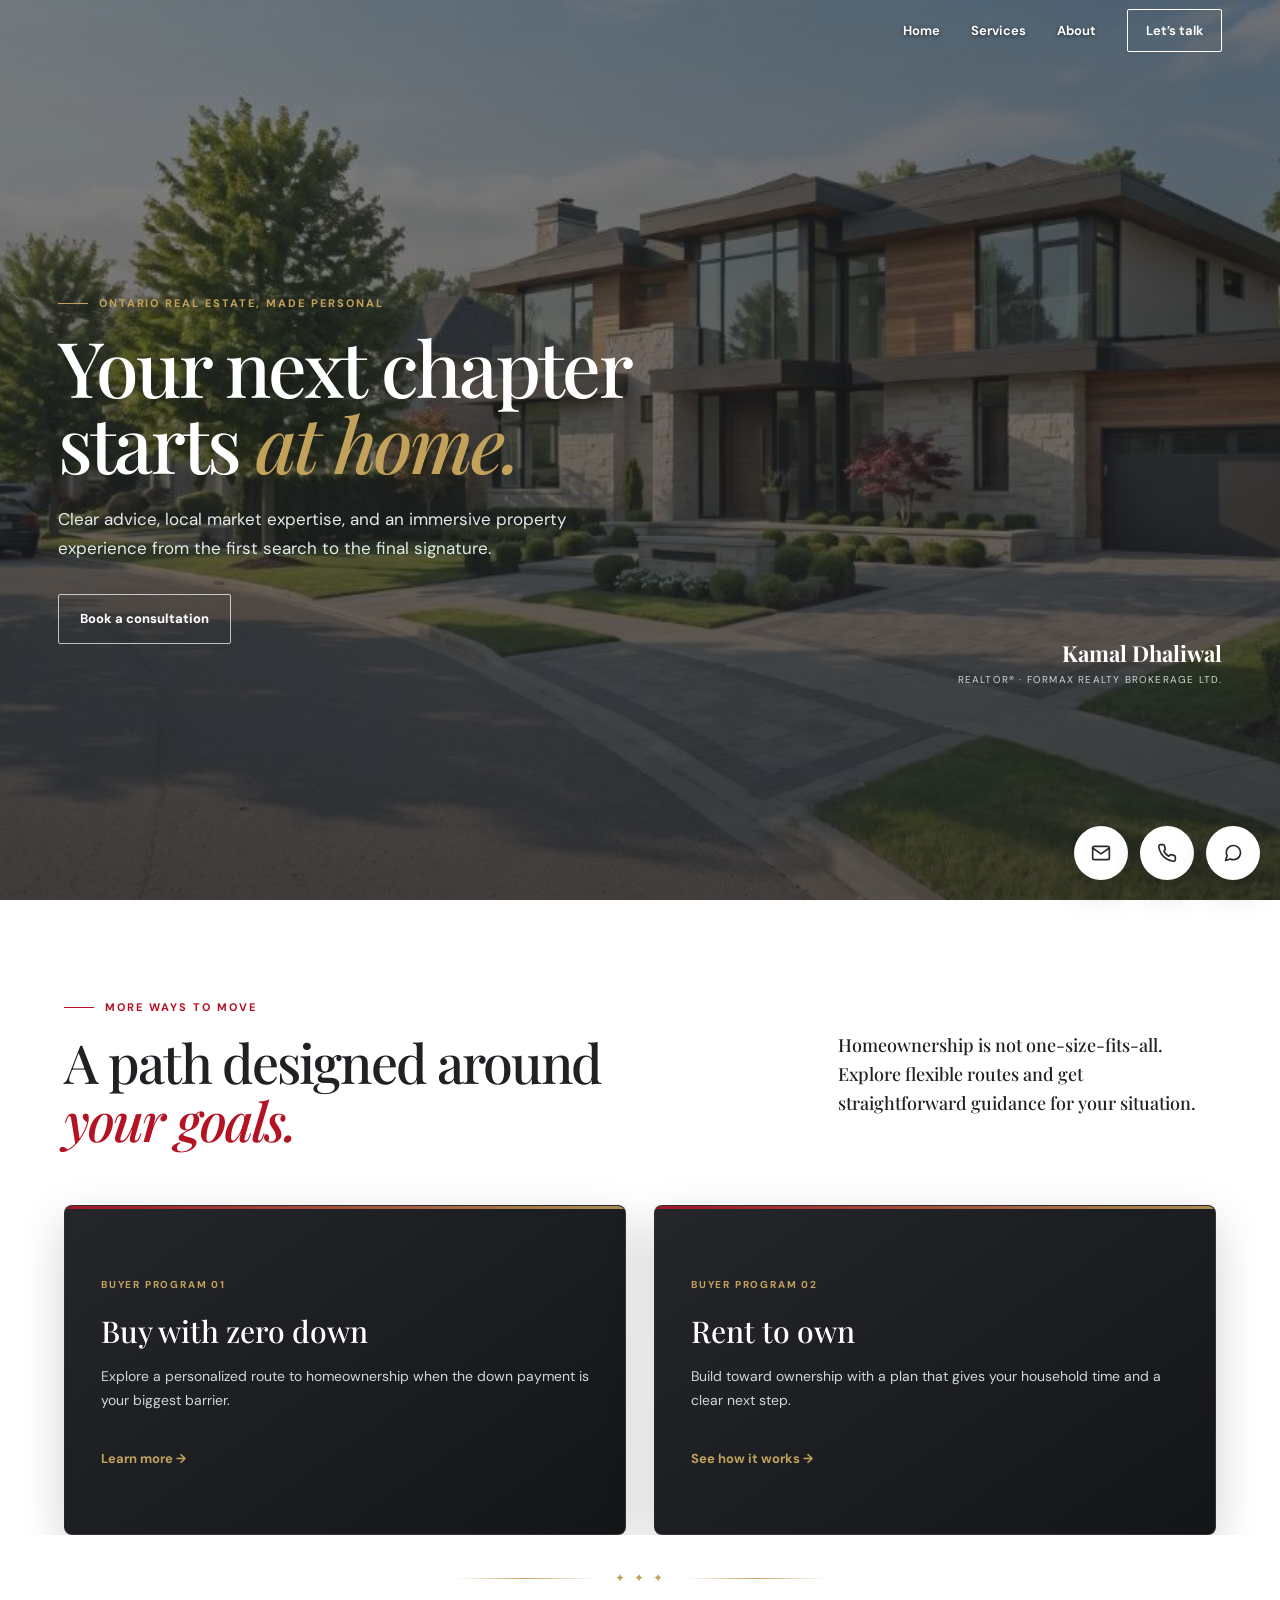
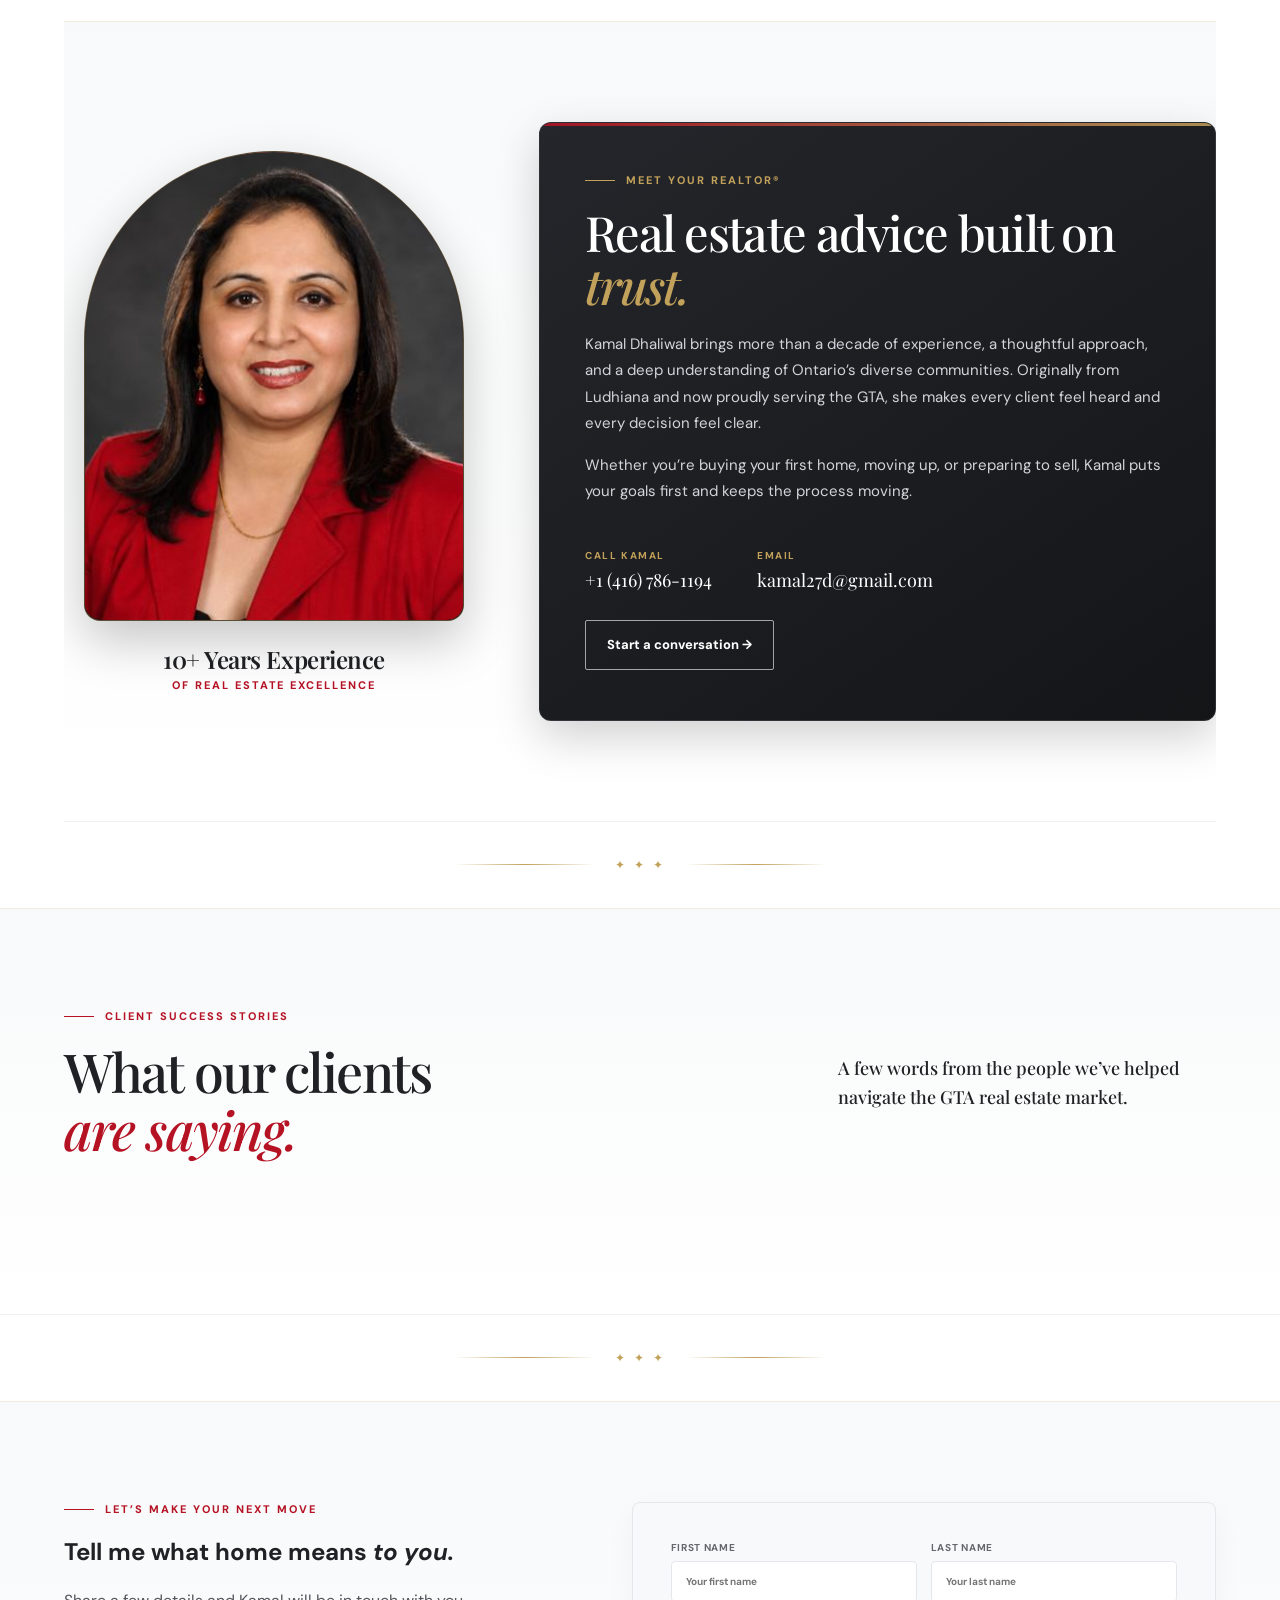
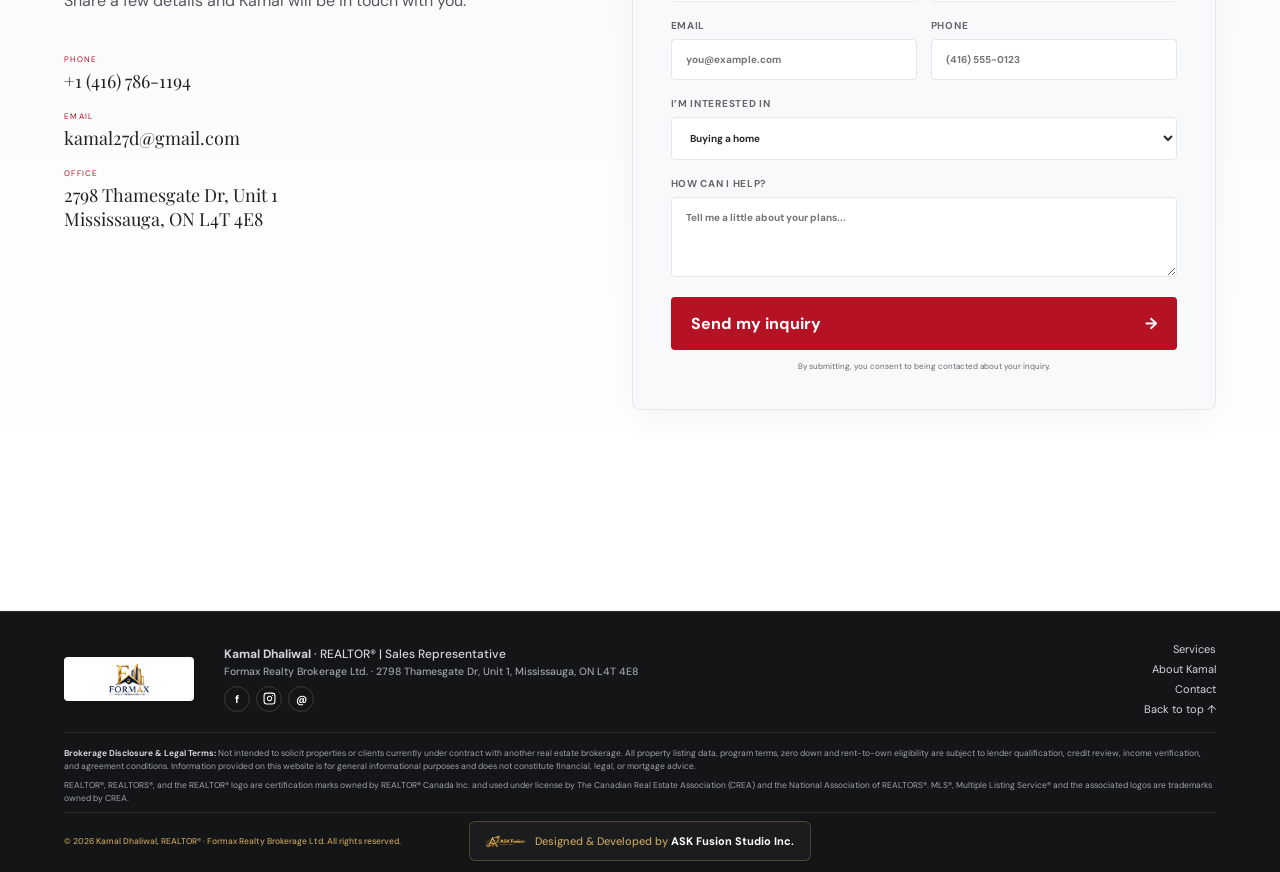
==== commit 7478e0e8: "Update developer logo and studio name to ASK Fusion Studio Inc." ====
--- a/index.html
+++ b/index.html
@@ -4,7 +4,7 @@
   <meta charset="UTF-8" />
   <meta name="viewport" content="width=device-width, initial-scale=1.0" />
   <meta name="description" content="Find homes for sale across the GTA with Kamal Dhaliwal, REALTOR®. Personalized guidance for buying, selling, zero-down options, and home valuation." />
-  <title>Best REALTOR® in the GTA | Kamal Dhaliwal</title>
+  <title>Best REALTOR® in Ontario | Kamal Dhaliwal</title>
   <link rel="icon" href="public/assets/kamal-logo.jpg" />
   <link rel="preconnect" href="https://fonts.googleapis.com" />
   <link rel="preconnect" href="https://fonts.gstatic.com" crossorigin />
@@ -110,7 +110,40 @@
     <section class="contact-section" id="contact">
       <div class="contact-inner">
         <div class="contact-copy"><p class="eyebrow dark">Let’s make your next move</p><h2>Tell me what home means <em>to you.</em></h2><p>Share a few details and Kamal will be in touch with you.</p><div class="contact-details"><a href="tel:+14167861194"><span>Phone</span>+1 (416) 786-1194</a><a href="mailto:kamal27d@gmail.com"><span>Email</span>kamal27d@gmail.com</a><p><span>Office</span>2798 Thamesgate Dr, Unit 1<br />Mississauga, ON L4T 4E8</p></div></div>
-        <form class="contact-form" action="mailto:kamal27d@gmail.com" method="post" enctype="text/plain"><div class="field-row"><label>First name<input name="First name" required placeholder="Your first name" /></label><label>Last name<input name="Last name" required placeholder="Your last name" /></label></div><div class="field-row"><label>Email<input type="email" name="Email" required placeholder="you@example.com" /></label><label>Phone<input type="tel" name="Phone" placeholder="(416) 555-0123" /></label></div><label>I’m interested in<select name="Interest"><option>Buying a home</option><option>Selling my property</option><option>Zero down options</option><option>Rent to own</option><option>Home evaluation</option></select></label><label>How can I help?<textarea name="Message" rows="4" placeholder="Tell me a little about your plans..."></textarea></label><button type="submit">Send my inquiry <span>→</span></button><small>By submitting, you consent to being contacted about your inquiry.</small></form>
+        <form class="contact-form" id="leadForm" action="javascript:void(0);" method="POST">
+          <!-- Web3Forms Configuration -->
+          <input type="hidden" name="access_key" value="YOUR_WEB3FORMS_ACCESS_KEY" />
+          <input type="hidden" name="subject" value="New Website Consultation Inquiry - Kamal Dhaliwal Website" />
+          <input type="hidden" name="from_name" value="Kamal Dhaliwal REALTOR® Website" />
+          <input type="checkbox" name="botcheck" class="hidden-honeypot" style="display: none !important;" />
+
+          <div class="field-row">
+            <label>First name<input name="First name" required placeholder="Your first name" autocomplete="given-name" /></label>
+            <label>Last name<input name="Last name" required placeholder="Your last name" autocomplete="family-name" /></label>
+          </div>
+          <div class="field-row">
+            <label>Email<input type="email" name="Email" required placeholder="you@example.com" autocomplete="email" /></label>
+            <label>Phone<input type="tel" name="Phone" placeholder="(416) 555-0123" autocomplete="tel" /></label>
+          </div>
+          <label>I’m interested in
+            <select name="Interest">
+              <option>Buying a home</option>
+              <option>Selling my property</option>
+              <option>Zero down options</option>
+              <option>Rent to own</option>
+              <option>Home evaluation</option>
+            </select>
+          </label>
+          <label>How can I help?
+            <textarea name="Message" rows="4" placeholder="Tell me a little about your plans..."></textarea>
+          </label>
+          <div class="form-status" id="formStatus" aria-live="polite"></div>
+          <button type="submit" id="submitBtn">
+            <span class="btn-text">Send my inquiry</span>
+            <span class="btn-arrow">→</span>
+          </button>
+          <small>By submitting, you consent to being contacted about your inquiry.</small>
+        </form>
       </div>
     </section>
   </main>
@@ -143,9 +176,9 @@
         <p class="trademarks">REALTOR®, REALTORS®, and the REALTOR® logo are certification marks owned by REALTOR® Canada Inc. and used under license by The Canadian Real Estate Association (CREA) and the National Association of REALTORS®. MLS®, Multiple Listing Service® and the associated logos are trademarks owned by CREA.</p>
         <div class="footer-bottom">
           <span>© <span id="year"></span> Kamal Dhaliwal, REALTOR® · Formax Realty Brokerage Ltd. All rights reserved.</span>
-          <a class="creator-credit" href="https://business-portfolio-tawny.vercel.app/#work" target="_blank" rel="noopener noreferrer">
-            <img src="public/assets/ask-fusion-logo.png" alt="ASK Fusion Technologies Inc." />
-            <span>Designed &amp; Developed by <strong>ASK Fusion Technologies Inc.</strong></span>
+          <a class="creator-credit" href="https://business-portfolio-tawny.vercel.app/" target="_blank" rel="noopener noreferrer">
+            <img src="public/assets/ask-fusion-studio-logo.png" alt="ASK Fusion Studio Inc." />
+            <span>Designed &amp; Developed by <strong>ASK Fusion Studio Inc.</strong></span>
           </a>
         </div>
       </div>
--- a/styles.css
+++ b/styles.css
@@ -14,7 +14,7 @@
 .testimonials-section{width:100%;padding:100px 0;background:linear-gradient(180deg,#F8F9FA 0%,#FFFFFF 100%);color:#202124;position:relative;z-index:2;border-top:1px solid rgba(194,161,90,0.2);border-bottom:1px solid #F0F0F0}.testimonials-inner{width:min(1180px,90vw);margin:0 auto}.testimonials-section .section-heading{align-items:center}.testimonials-section .section-heading h2{color:#202124}.testimonials-section .section-heading h2 em{color:var(--red)}.testimonials-section .section-heading>p{color:#202124;font-family:"Playfair Display",Georgia,serif;font-size:18px;font-weight:500;line-height:1.6}
 .tools{display:grid;grid-template-columns:1fr 1fr}.tool-card{min-height:510px;padding:65px;display:flex;align-items:end;position:relative;background-position:center;background-size:cover;color:#fff}.tool-card:before{content:"";position:absolute;inset:0;background:linear-gradient(0deg,rgba(32,33,36,.94),rgba(32,33,36,.24))}.tool-card>div{position:relative;z-index:1;max-width:540px}.tool-card.dream{background-image:url("public/assets/dream-home.jpg")}.tool-card.worth{background-image:url("public/assets/home-worth.jpg")}.tool-card h2{margin:0 0 15px;font-size:44px;line-height:1.08}.tool-card p:not(.eyebrow){color:var(--cream);font-size:14px;line-height:1.7}.quick-search{height:53px;display:grid;grid-template-columns:1fr auto;margin-top:25px;background:var(--cream)}.quick-search input{border:0;padding:0 17px;outline:0;min-width:0;background:transparent}.quick-search button{border:0;padding:0 22px;background:var(--red);color:#fff;font-weight:750;cursor:pointer;transition:0.2s}.quick-search button:hover{background:var(--burgundy)}.tool-card .button{margin-top:17px}
 .contact-section{width:100%;padding:100px 0;background:linear-gradient(180deg,#F8F9FA 0%,#FFFFFF 100%);color:#202124;position:relative;z-index:2;border-top:1px solid rgba(194,161,90,0.2)}.contact-inner{width:min(1180px,90vw);margin:0 auto;display:grid;grid-template-columns:.8fr 1fr;gap:100px}.contact h2{margin:0 0 22px;font-size:clamp(45px,4.5vw,65px);line-height:1.06;color:#202124}.contact h2 em{color:var(--red)}.contact-copy>p:not(.eyebrow){color:#55575C;line-height:1.7}.contact-details{margin-top:40px;display:grid;gap:18px}.contact-details a,.contact-details p{margin:0;font-family:"Playfair Display",Georgia,serif;font-size:18px;color:#202124}.contact-details span{display:block;margin-bottom:5px;color:var(--red);font-family:"DM Sans",Arial,sans-serif;font-size:8px;text-transform:uppercase;letter-spacing:.16em}.contact-form{padding:38px;background:#F8F9FA;border:1px solid #E5E7EB;color:var(--ink);box-shadow:0 10px 30px rgba(0,0,0,0.04);border-radius:8px}.field-row{display:grid;grid-template-columns:1fr 1fr;gap:14px}.contact-form label{display:block;margin-bottom:17px;color:var(--muted);font-size:10px;font-weight:700;text-transform:uppercase;letter-spacing:.07em}.contact-form input,.contact-form select,.contact-form textarea{width:100%;margin-top:7px;padding:13px 14px;background:#fff;border:1px solid #E5E7EB;outline:0;color:var(--ink);text-transform:none;border-radius:4px}.contact-form input:focus,.contact-form select:focus,.contact-form textarea:focus{border-color:var(--red);box-shadow:0 0 0 3px rgba(181,18,36,.08)}.contact-form button{width:100%;padding:16px 20px;display:flex;justify-content:space-between;border:0;background:var(--red);color:#fff;font-weight:750;cursor:pointer;transition:all 0.2s;border-radius:4px}.contact-form button:hover{background:var(--burgundy)}.contact-form>small{display:block;margin-top:11px;color:var(--muted);text-align:center;font-size:8px}
-footer,.footer{padding:30px 5vw 16px;background:#141517;color:#ffffff;border-top:1px solid rgba(194,161,90,0.2)}.footer-main{max-width:1180px;margin:0 auto;display:grid;grid-template-columns:auto 1fr auto;gap:30px;align-items:center;padding-bottom:16px;border-bottom:1px solid rgba(255,255,255,.08)}.footer-main img{width:130px;height:auto;max-height:44px;object-fit:contain;background:#ffffff;padding:5px 10px;border-radius:4px;box-shadow:0 4px 12px rgba(0,0,0,.15)}.footer-main p{margin:0 0 3px;color:#d1d5db;font-size:12px;font-weight:500}.footer-address{color:#9ca3af!important;font-size:10.5px!important}.socials{display:flex;gap:6px;margin-top:8px}.socials a{width:26px;height:26px;display:grid;place-items:center;border:1px solid rgba(255,255,255,.15);border-radius:50%;font-weight:700;color:#ffffff;font-size:11px;transition:0.2s}.socials a:hover{background:var(--red);border-color:var(--red);color:#fff}.footer-main nav{display:flex;flex-direction:column;gap:6px;color:#d1d5db;font-size:11px;text-align:right}.footer-main nav a:hover{color:var(--gold)}.footer-legal{max-width:1180px;margin:14px auto 0;display:flex;flex-direction:column;gap:6px}.footer-legal .disclaimer,.footer-legal .trademarks{margin:0;color:#9ca3af;font-size:8.5px;line-height:1.55}.footer-legal strong{color:#d1d5db}.footer-bottom{padding-top:14px;border-top:1px solid rgba(255,255,255,.06);display:flex;justify-content:space-between;align-items:center;position:relative;gap:15px;color:var(--gold);font-size:8.5px;font-weight:500;min-height:44px}@media(min-width:900px){.creator-credit{position:absolute;left:50%;transform:translateX(-50%)}.creator-credit:hover{transform:translateX(-50%) translateY(-1px)!important}}.creator-credit{display:inline-flex;align-items:center;gap:10px;color:var(--gold);text-decoration:none;font-size:11px;transition:all 0.2s ease;padding:6px 16px;border-radius:6px;background:rgba(255,255,255,0.03);border:1px solid rgba(194,161,90,0.3)}.creator-credit:hover{opacity:1;border-color:var(--gold);background:rgba(194,161,90,0.1);transform:translateY(-1px)}.creator-credit img{height:22px;width:auto;object-fit:contain}.creator-credit strong{color:#ffffff;font-weight:700}.floating-actions{position:fixed;z-index:25;right:20px;bottom:20px;display:flex;align-items:center;gap:12px}.action-icon{width:54px;height:54px;display:flex;align-items:center;justify-content:center;background:#fff;color:var(--ink);border-radius:50%;box-shadow:0 10px 35px rgba(0,0,0,.2);transition:all 0.2s ease}.action-icon:hover{background:var(--red);color:#fff;transform:translateY(-3px)}
+footer,.footer{padding:30px 5vw 16px;background:#141517;color:#ffffff;border-top:1px solid rgba(194,161,90,0.2)}.footer-main{max-width:1180px;margin:0 auto;display:grid;grid-template-columns:auto 1fr auto;gap:30px;align-items:center;padding-bottom:16px;border-bottom:1px solid rgba(255,255,255,.08)}.footer-main img{width:130px;height:auto;max-height:44px;object-fit:contain;background:#ffffff;padding:5px 10px;border-radius:4px;box-shadow:0 4px 12px rgba(0,0,0,.15)}.footer-main p{margin:0 0 3px;color:#d1d5db;font-size:12px;font-weight:500}.footer-address{color:#9ca3af!important;font-size:10.5px!important}.socials{display:flex;gap:6px;margin-top:8px}.socials a{width:26px;height:26px;display:grid;place-items:center;border:1px solid rgba(255,255,255,.15);border-radius:50%;font-weight:700;color:#ffffff;font-size:11px;transition:0.2s}.socials a:hover{background:var(--red);border-color:var(--red);color:#fff}.footer-main nav{display:flex;flex-direction:column;gap:6px;color:#d1d5db;font-size:11px;text-align:right}.footer-main nav a:hover{color:var(--gold)}.footer-legal{max-width:1180px;margin:14px auto 0;display:flex;flex-direction:column;gap:6px}.footer-legal .disclaimer,.footer-legal .trademarks{margin:0;color:#9ca3af;font-size:8.5px;line-height:1.55}.footer-legal strong{color:#d1d5db}.footer-bottom{padding-top:14px;border-top:1px solid rgba(255,255,255,.06);display:flex;justify-content:space-between;align-items:center;position:relative;gap:15px;color:var(--gold);font-size:8.5px;font-weight:500;min-height:44px}@media(min-width:900px){.creator-credit{position:absolute;left:50%;transform:translateX(-50%)}.creator-credit:hover{transform:translateX(-50%) translateY(-1px)!important}}.creator-credit{display:inline-flex;align-items:center;gap:10px;color:var(--gold);text-decoration:none;font-size:11px;transition:all 0.2s ease;padding:6px 16px;border-radius:6px;background:rgba(255,255,255,0.03);border:1px solid rgba(194,161,90,0.3)}.creator-credit:hover{opacity:1;border-color:var(--gold);background:rgba(194,161,90,0.1);transform:translateY(-1px)}.creator-credit img{height:26px;width:auto;object-fit:contain}.creator-credit strong{color:#ffffff;font-weight:700}.floating-actions{position:fixed;z-index:25;right:20px;bottom:20px;display:flex;align-items:center;gap:12px}.action-icon{width:54px;height:54px;display:flex;align-items:center;justify-content:center;background:#fff;color:var(--ink);border-radius:50%;box-shadow:0 10px 35px rgba(0,0,0,.2);transition:all 0.2s ease}.action-icon:hover{background:var(--red);color:#fff;transform:translateY(-3px)}
 
 
 /* Hide Elfsight widget title "What Our Customers Say" */
@@ -31,3 +31,50 @@
 @media(prefers-reduced-motion:reduce){html{scroll-behavior:auto}*{transition:none!important}}
 @media(max-width:1024px){.hero{background-position:center bottom,center bottom!important;background-size:cover,cover!important}}
 @media(orientation:landscape) and (max-width:1024px){.hero{background-position:center bottom,center bottom!important;background-size:cover,cover!important;min-height:100vh!important}}
+
+.contact-form button:disabled { opacity: 0.7; cursor: not-allowed !important; }
+.contact-form button.loading .btn-arrow { display: inline-block; animation: spin 1s linear infinite; }
+
+/* ── Form Status Banners ──────────────────── */
+.form-status {
+  margin: 14px 0;
+  padding: 14px 16px;
+  border-radius: 6px;
+  font-size: 13px;
+  line-height: 1.5;
+  display: none;
+}
+.form-status.success {
+  background: #e6f4ea;
+  border: 1px solid #a8dab5;
+  color: #137333;
+}
+.form-status.error {
+  background: #fce8e6;
+  border: 1px solid #f5c2c7;
+  color: #c5221f;
+}
+.status-content {
+  display: flex;
+  align-items: flex-start;
+  gap: 12px;
+}
+.status-content svg {
+  flex-shrink: 0;
+  margin-top: 2px;
+}
+.status-content strong {
+  display: block;
+  font-size: 13.5px;
+  font-weight: 700;
+  margin-bottom: 2px;
+}
+.status-content p {
+  margin: 0;
+  font-size: 12.5px;
+  opacity: 0.95;
+}
+
+@keyframes spin {
+  100% { transform: rotate(360deg); }
+}
